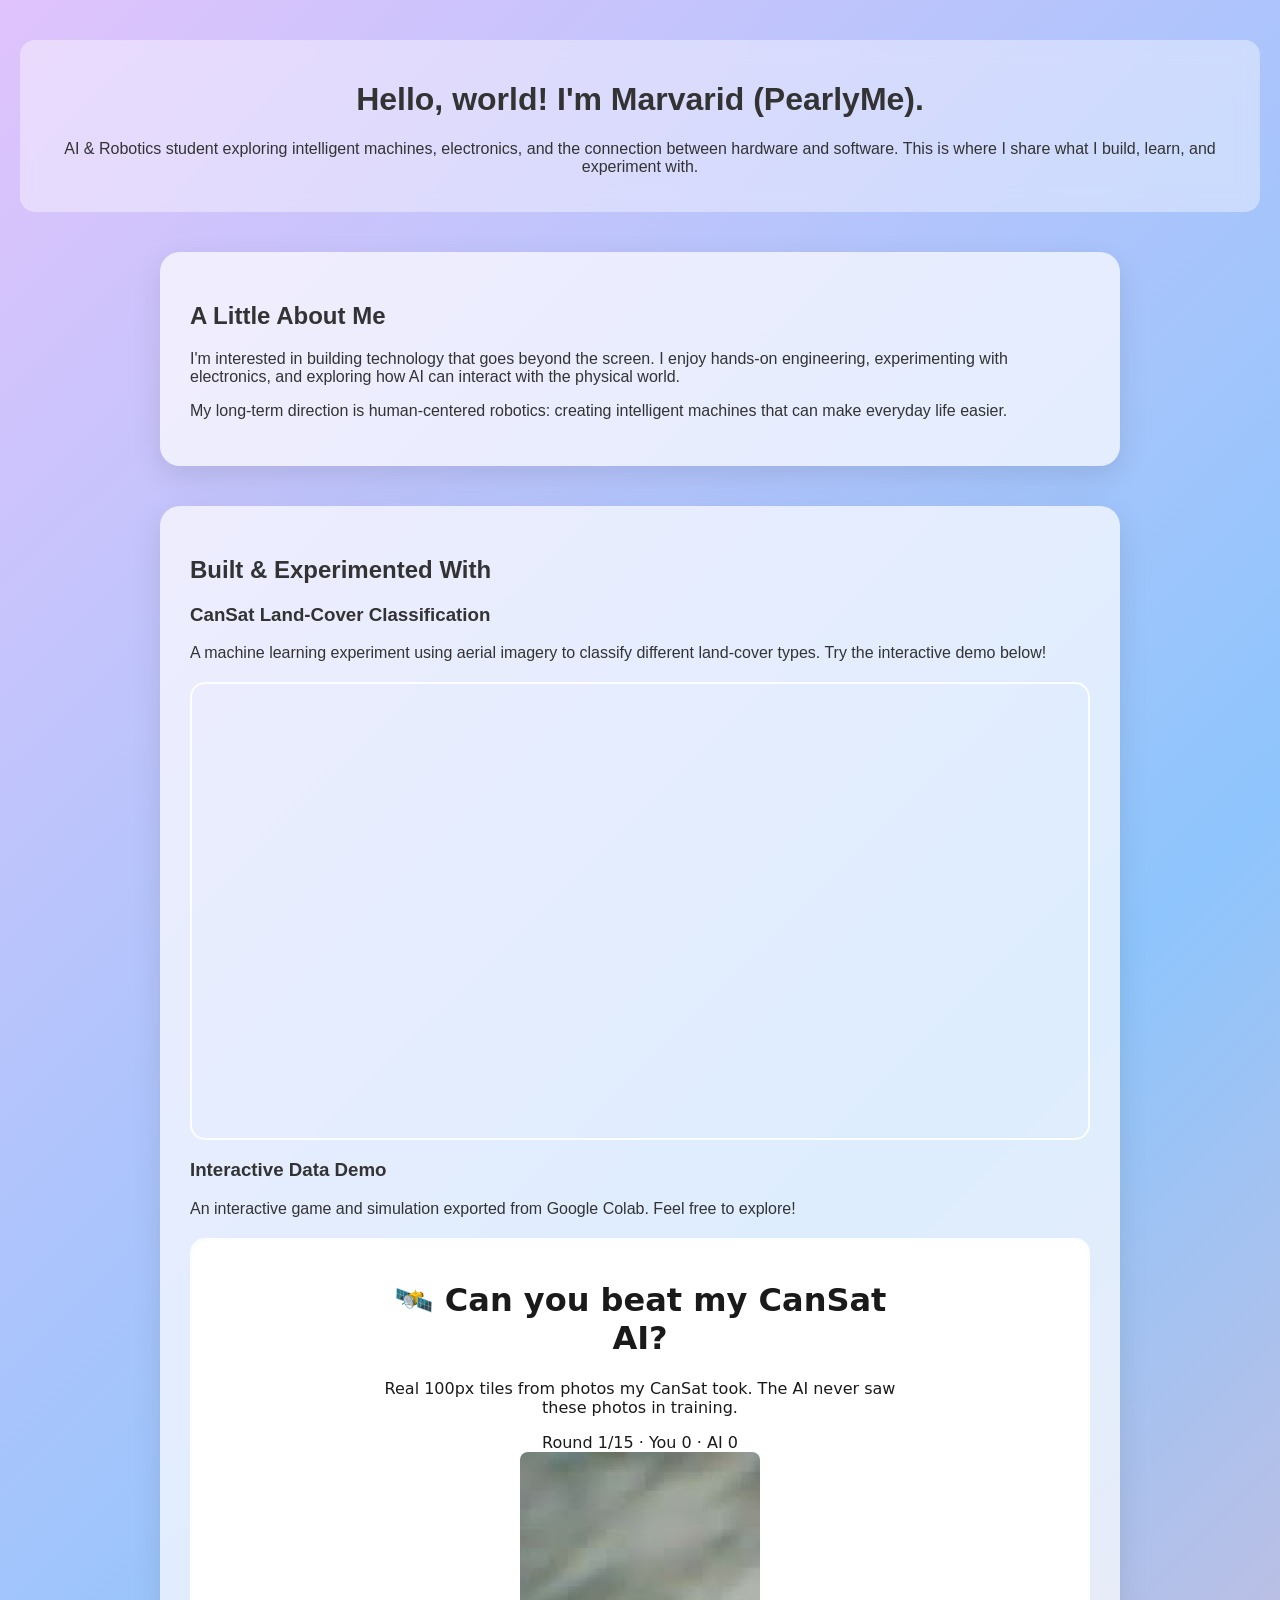
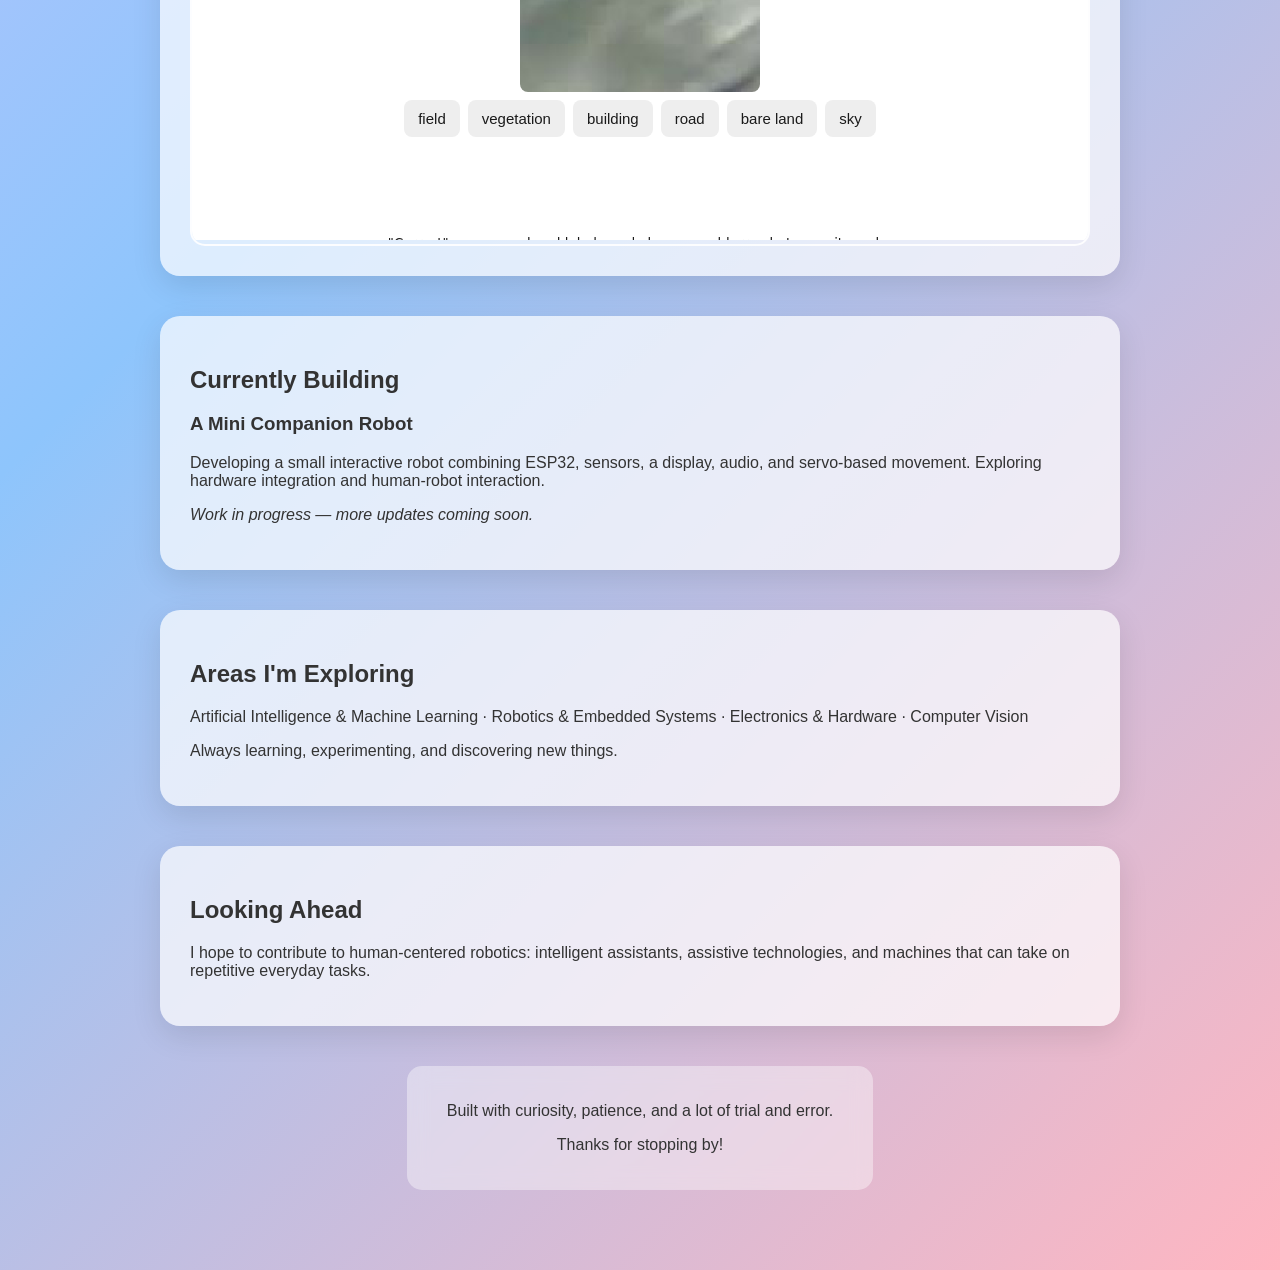
==== index.html @ 4a34562a "Update index.html" ====
<!DOCTYPE html>
<html>
<head>
  <title>Marvarid | AI & Robotics</title>
  <link rel="stylesheet" href="style.css">
</head>
<body>

  <!-- INTRODUCTION -->
  <div class="header">
    <h1>Hello, world! I'm Marvarid (PearlyMe).</h1>
    <p>
      AI & Robotics student exploring intelligent machines,
      electronics, and the connection between hardware and software.
      This is where I share what I build, learn, and experiment with.
    </p>
  </div>


  <!-- ABOUT -->
  <div class="project-container">
    <h2>A Little About Me</h2>
    <p>
      I'm interested in building technology that goes beyond the screen.
      I enjoy hands-on engineering, experimenting with electronics,
      and exploring how AI can interact with the physical world.
    </p>
    <p>
      My long-term direction is human-centered robotics:
      creating intelligent machines that can make everyday life easier.
    </p>
  </div>


  <!-- BUILT PROJECTS -->
  <div class="project-container">
    <h2>Built & Experimented With</h2>

    <h3>CanSat Land-Cover Classification</h3>
    <p>
      A machine learning experiment using aerial imagery to classify
      different land-cover types. Try the interactive demo below!
    </p>

    <div class="iframe-wrapper">
      <iframe
        src="https://aithusam-cansat-landcover.hf.space"
        frameborder="0"
        width="100%"
        height="450"
      ></iframe>
    </div>

    <h3>Interactive Data Demo</h3>
    <p>
      An interactive game and simulation exported from Google Colab.
      Feel free to explore!
    </p>

    <div class="iframe-wrapper">
      <iframe
        src="game.html"
        frameborder="0"
        width="100%"
        height="600"
      ></iframe>
    </div>
  </div>


  <!-- IN PROGRESS -->
  <div class="project-container">
    <h2>Currently Building</h2>

    <h3>A Mini Companion Robot</h3>
    <p>
      Developing a small interactive robot combining ESP32,
      sensors, a display, audio, and servo-based movement.
      Exploring hardware integration and human-robot interaction.
    </p>
    <p><em>Work in progress — more updates coming soon.</em></p>
  </div>


  <!-- AREAS OF INTEREST -->
  <div class="project-container">
    <h2>Areas I'm Exploring</h2>
    <p>
      Artificial Intelligence & Machine Learning ·
      Robotics & Embedded Systems ·
      Electronics & Hardware ·
      Computer Vision
    </p>
    <p>
      Always learning, experimenting, and discovering new things.
    </p>
  </div>


  <!-- FUTURE DIRECTION -->
  <div class="project-container">
    <h2>Looking Ahead</h2>
    <p>
      I hope to contribute to human-centered robotics:
      intelligent assistants, assistive technologies, and
      machines that can take on repetitive everyday tasks.
    </p>
  </div>


  <!-- FOOTER -->
  <div class="header">
    <p>
      Built with curiosity, patience, and a lot of trial and error.
    </p>
    <p>Thanks for stopping by!</p>
  </div>

</body>
</html>
---- style.css ----
body {
  background: linear-gradient(135deg, #e0c3fc 0%, #8ec5fc 50%, #ffb6c1 100%);
  color: #333;
  font-family: sans-serif;
  min-height: 100vh;
  margin: 0;
  padding: 40px 20px;
  display: flex;
  flex-direction: column;
  align-items: center;
}

/* Frosted glass header */
.header {
  text-align: center;
  margin-bottom: 40px;
  background: rgba(255, 255, 255, 0.4);
  padding: 20px 40px;
  border-radius: 15px;
  backdrop-filter: blur(10px);
}

/* Floating project cards */
.project-container {
  background: rgba(255, 255, 255, 0.7);
  border-radius: 20px;
  padding: 30px;
  margin-bottom: 40px;
  width: 100%;
  max-width: 900px;
  box-shadow: 0 10px 30px rgba(0, 0, 0, 0.1);
  transition: transform 0.3s ease;
}

.project-container:hover {
  transform: translateY(-5px);
}

/* Rounds the corners of your iframes */
.iframe-wrapper {
  border-radius: 15px;
  overflow: hidden;
  margin-top: 20px;
  border: 2px solid rgba(255, 255, 255, 0.9);
}
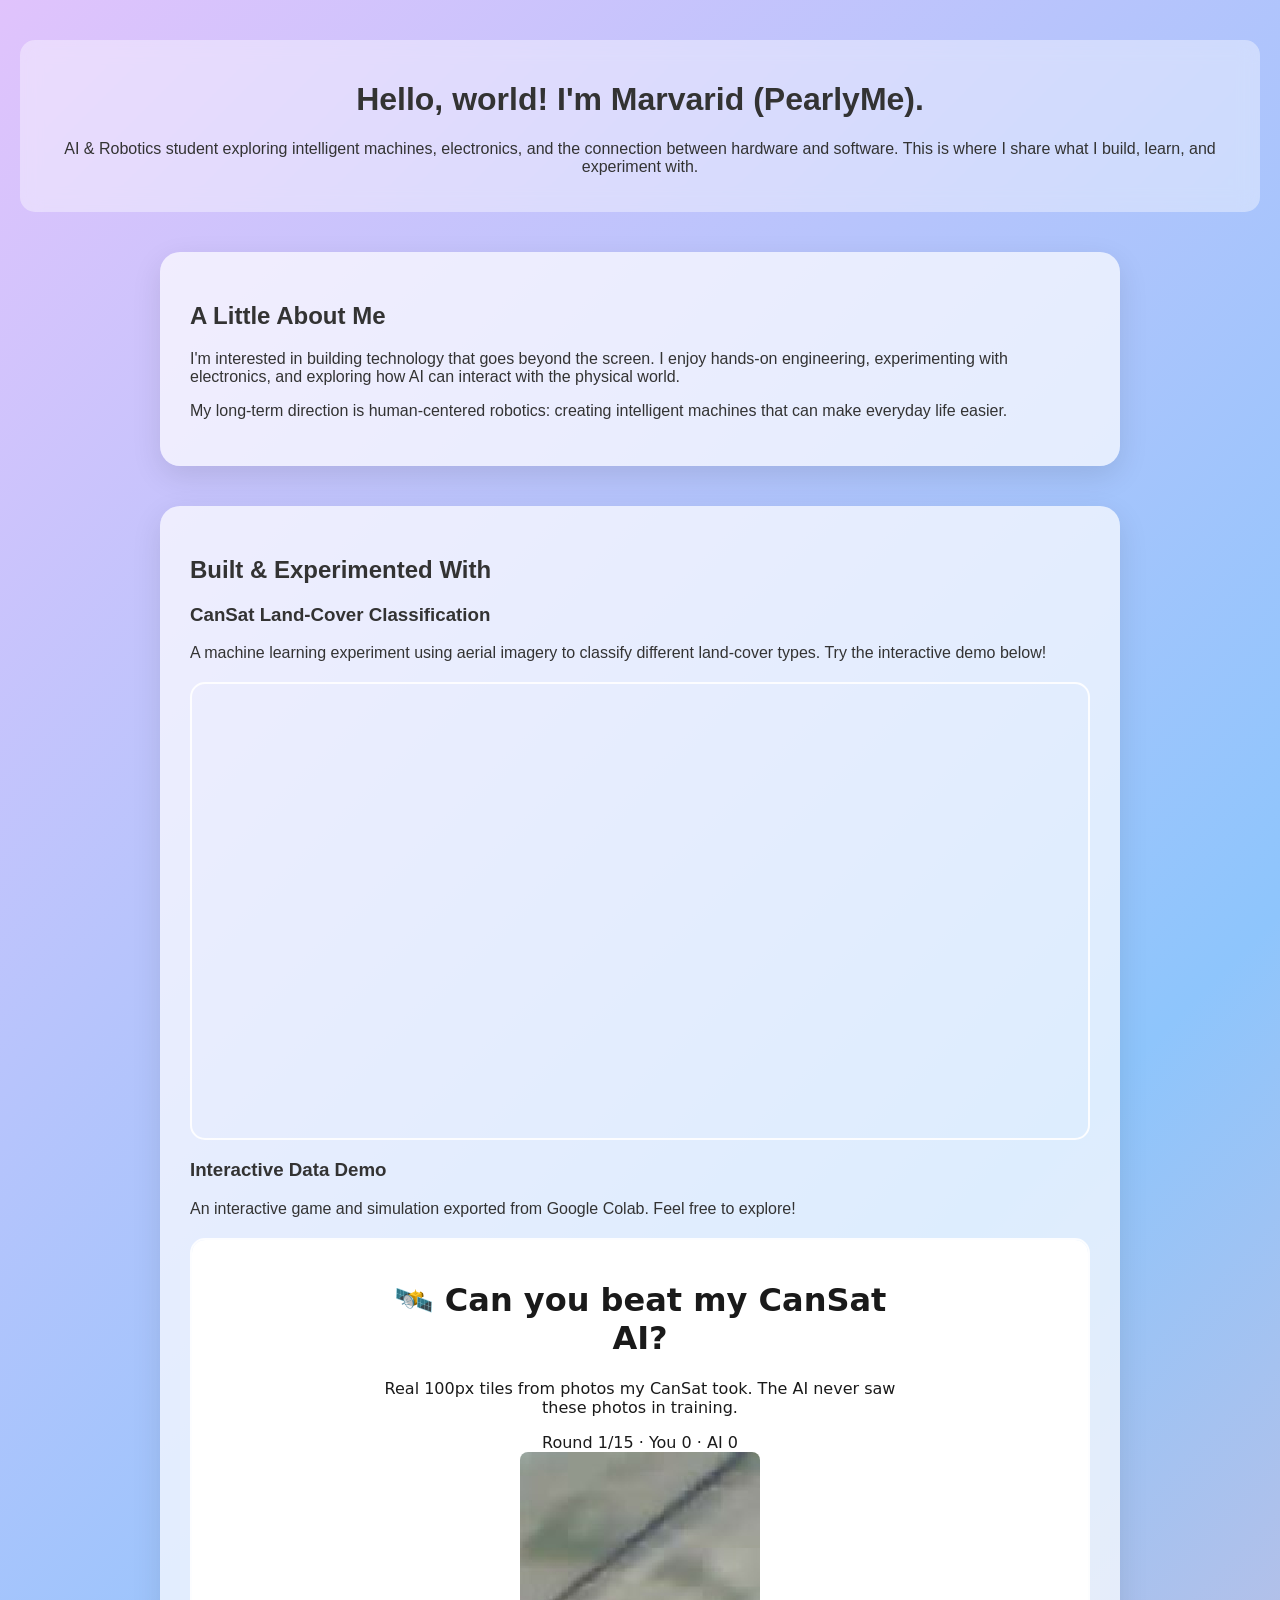
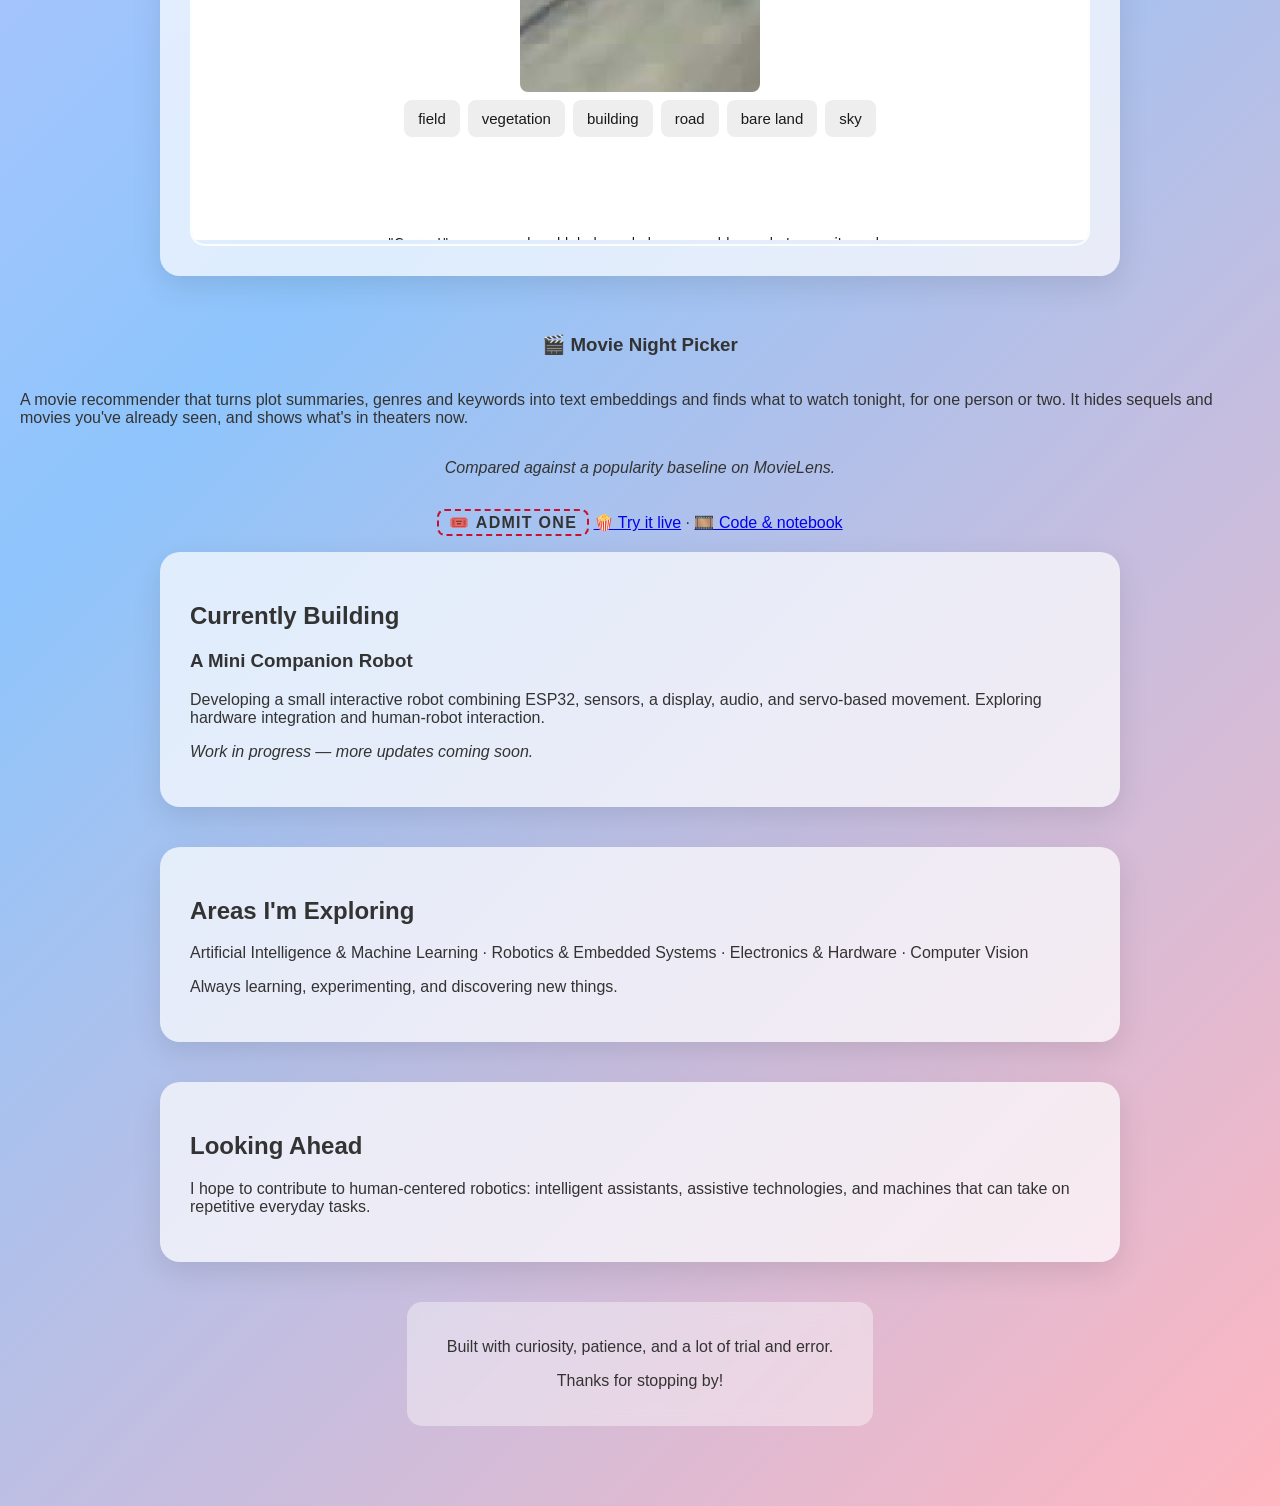
==== commit 448719aa: "Update index.html" ====
--- a/index.html
+++ b/index.html
@@ -66,7 +66,16 @@
       ></iframe>
     </div>
   </div>
-
+    <h3>🎬 Movie Night Picker</h3>
+<p>A movie recommender that turns plot summaries, genres and keywords into text embeddings
+and finds what to watch tonight, for one person or two. It hides sequels and movies you've
+already seen, and shows what's in theaters now.</p>
+<p><em>Compared against a popularity baseline on MovieLens.</em></p>
+<p>
+  <span style="display:inline-block;border:2px dashed #c8102e;border-radius:8px;padding:2px 10px;font-weight:600;letter-spacing:.08em">🎟️ ADMIT ONE</span>
+  <a href="https://pearlm-457.github.io/Deep_Learning_Projects/movie_night_site/">🍿 Try it live</a> ·
+  <a href="https://github.com/PearlM-457/Deep_Learning_Projects/tree/main/movie_night_site">🎞️ Code &amp; notebook</a>
+</p>
 
   <!-- IN PROGRESS -->
   <div class="project-container">
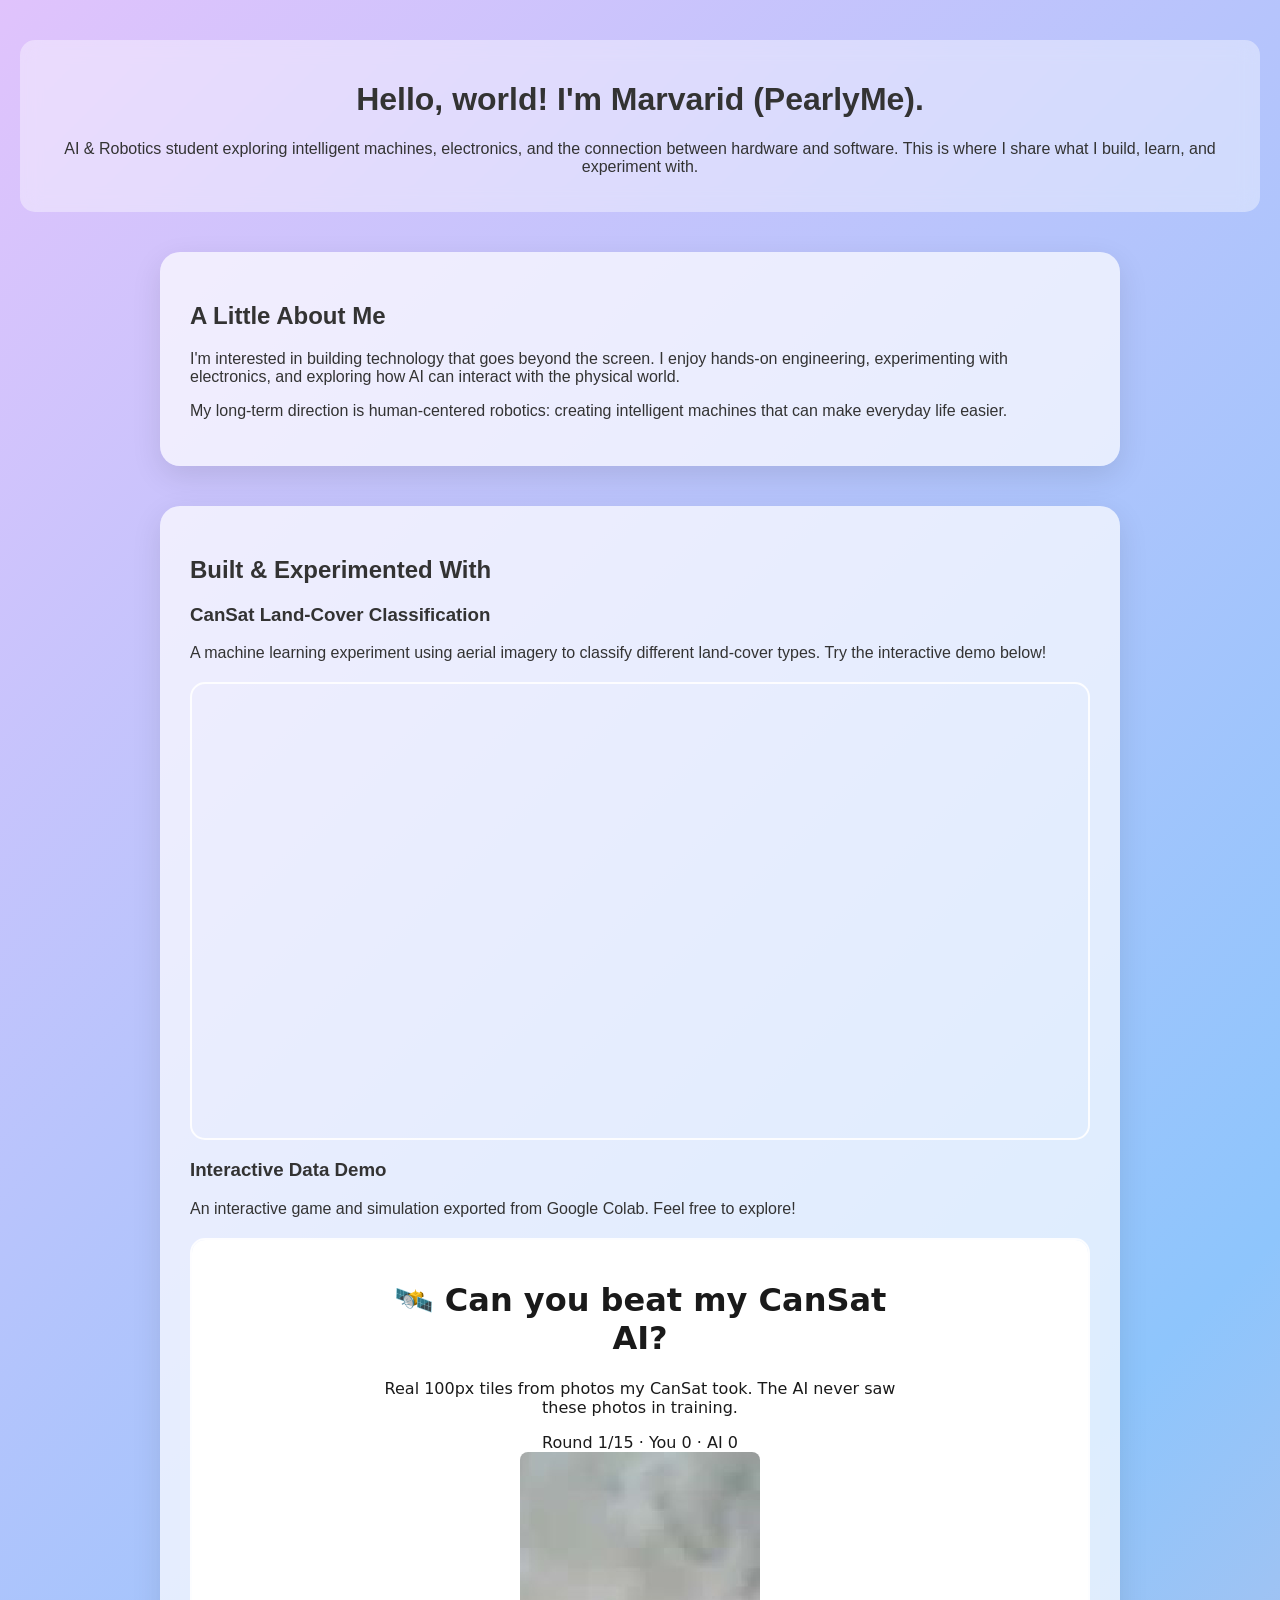
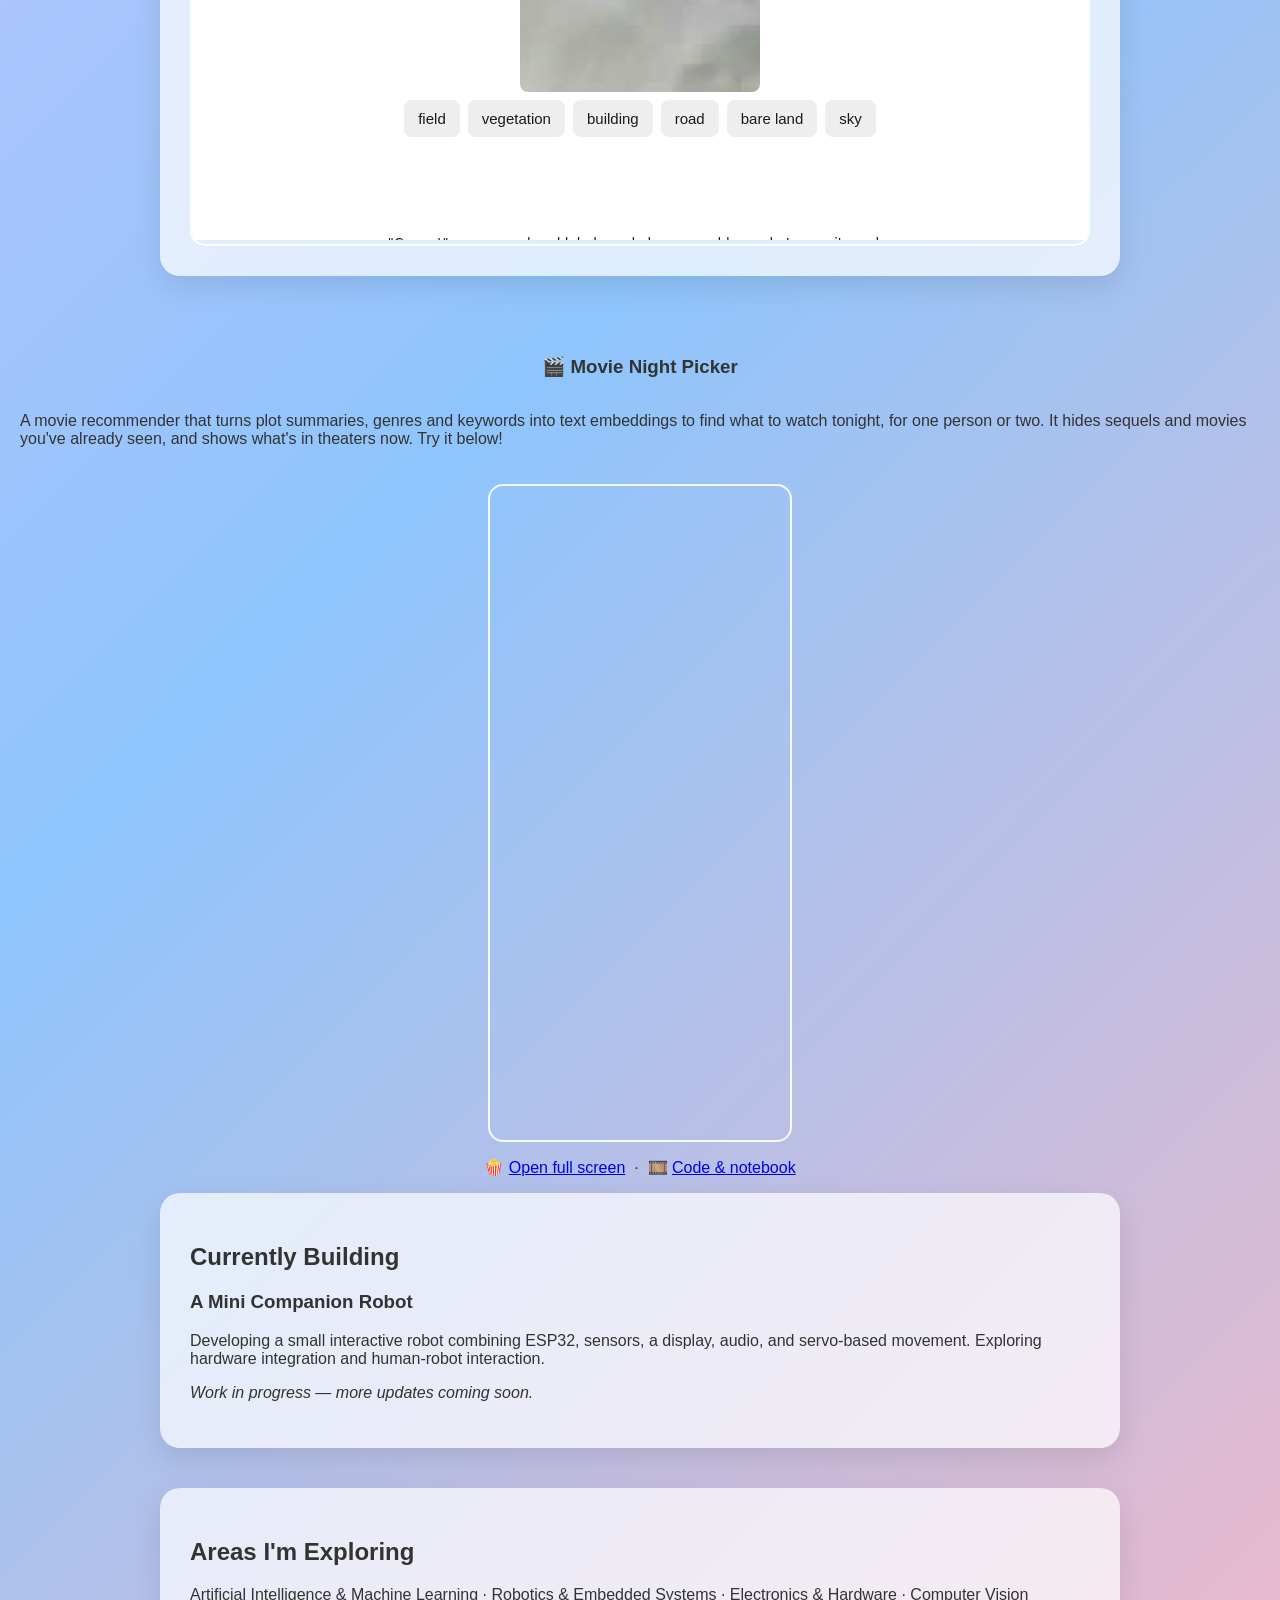
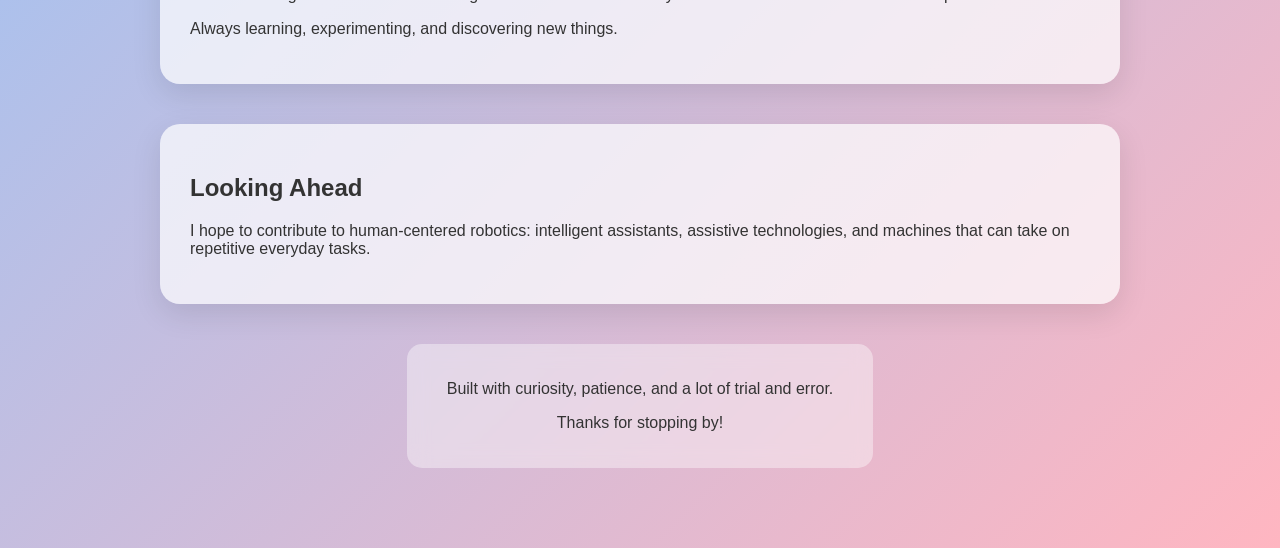
==== commit a03b7a5b: "Update index.html" ====
--- a/index.html
+++ b/index.html
@@ -66,15 +66,29 @@
       ></iframe>
     </div>
   </div>
-    <h3>🎬 Movie Night Picker</h3>
-<p>A movie recommender that turns plot summaries, genres and keywords into text embeddings
-and finds what to watch tonight, for one person or two. It hides sequels and movies you've
-already seen, and shows what's in theaters now.</p>
-<p><em>Compared against a popularity baseline on MovieLens.</em></p>
+    <h3 style="margin-top:40px">🎬 Movie Night Picker</h3>
 <p>
-  <span style="display:inline-block;border:2px dashed #c8102e;border-radius:8px;padding:2px 10px;font-weight:600;letter-spacing:.08em">🎟️ ADMIT ONE</span>
-  <a href="https://pearlm-457.github.io/Deep_Learning_Projects/movie_night_site/">🍿 Try it live</a> ·
-  <a href="https://github.com/PearlM-457/Deep_Learning_Projects/tree/main/movie_night_site">🎞️ Code &amp; notebook</a>
+  A movie recommender that turns plot summaries, genres and keywords into
+  text embeddings to find what to watch tonight, for one person or two.
+  It hides sequels and movies you've already seen, and shows what's in
+  theaters now. Try it below!
+</p>
+
+<div class="iframe-wrapper">
+  <iframe
+    src="https://pearlm-457.github.io/Deep_Learning_Projects/movie_night_site/"
+    frameborder="0"
+    width="100%"
+    height="650"
+    loading="lazy"
+    title="Movie Night Picker"
+  ></iframe>
+</div>
+
+<p>
+  🍿 <a href="https://pearlm-457.github.io/Deep_Learning_Projects/movie_night_site/" target="_blank" rel="noopener">Open full screen</a>
+  &nbsp;·&nbsp;
+  🎞️ <a href="https://github.com/PearlM-457/Deep_Learning_Projects/tree/main/movie_night_site">Code &amp; notebook</a>
 </p>
 
   <!-- IN PROGRESS -->
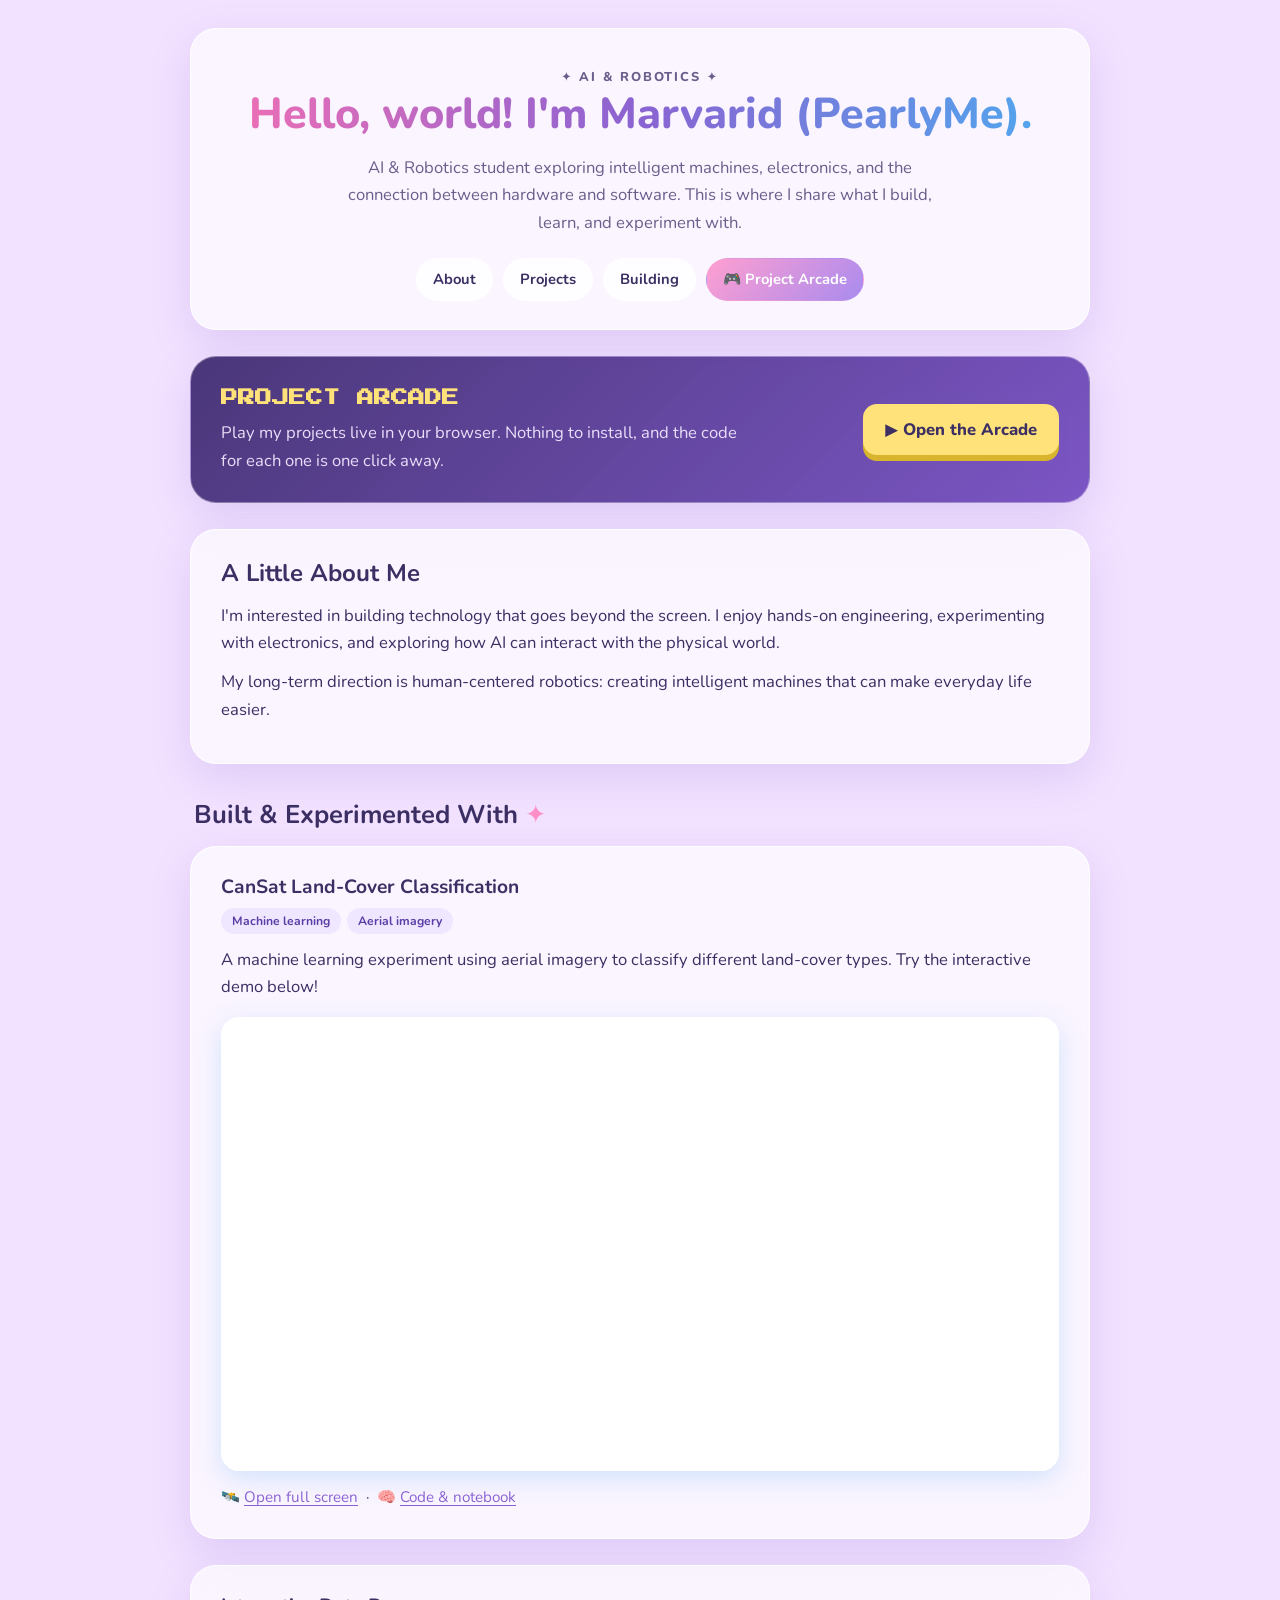
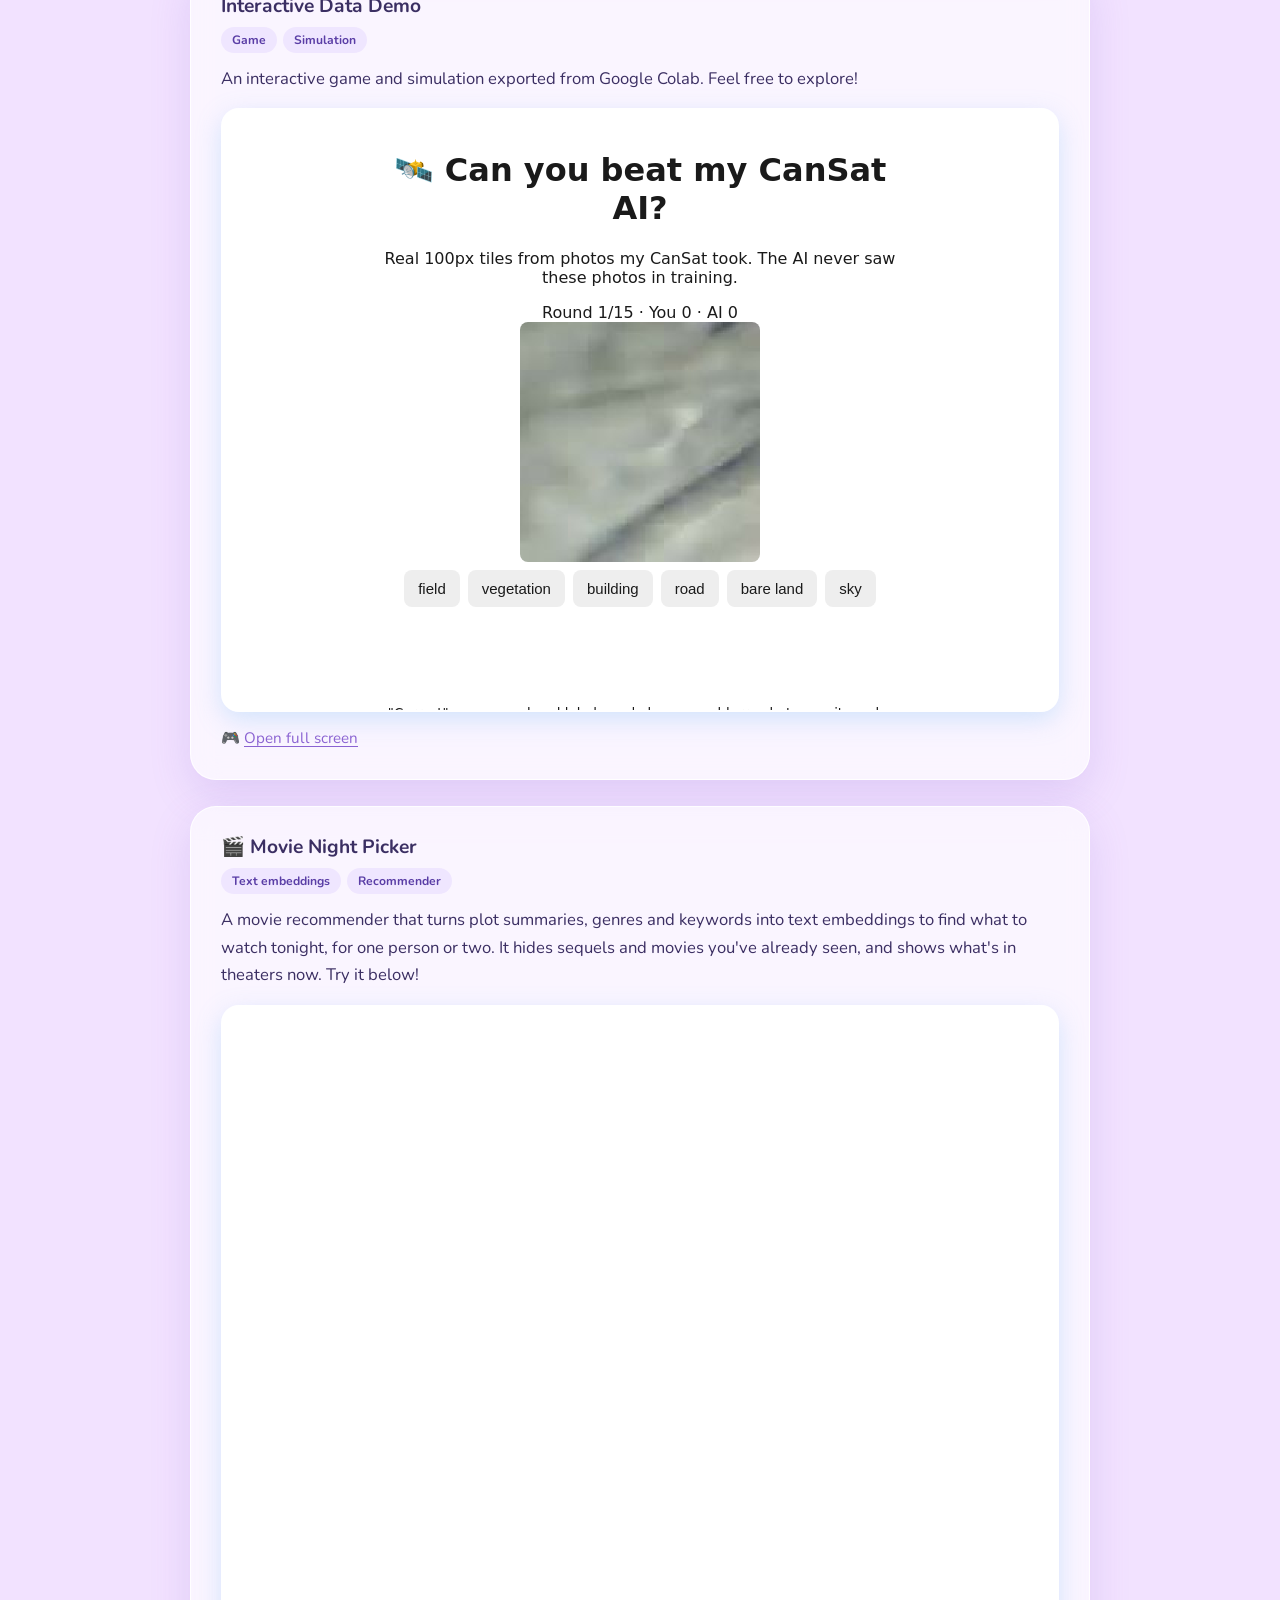
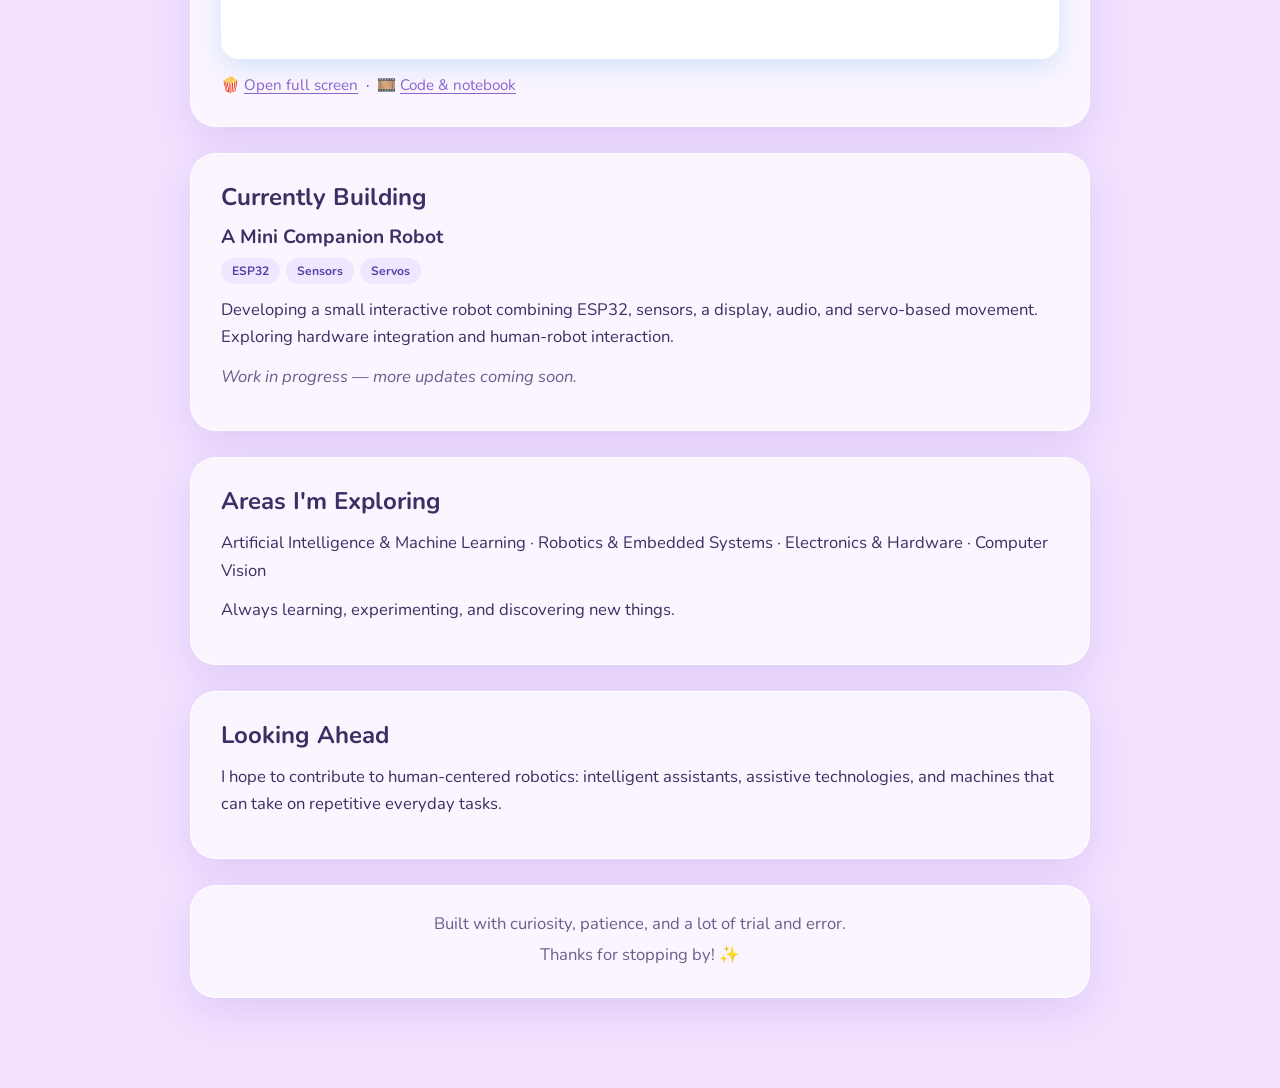
==== commit 1f4bc2e5: "Add files via upload" ====
--- a/index.html
+++ b/index.html
@@ -1,24 +1,50 @@
 <!DOCTYPE html>
-<html>
+<html lang="en">
 <head>
+  <meta charset="utf-8">
+  <meta name="viewport" content="width=device-width, initial-scale=1">
   <title>Marvarid | AI & Robotics</title>
+  <meta name="description" content="AI & Robotics student exploring intelligent machines, electronics, and the connection between hardware and software.">
+  <link rel="preconnect" href="https://fonts.googleapis.com">
+  <link rel="preconnect" href="https://fonts.gstatic.com" crossorigin>
+  <link href="https://fonts.googleapis.com/css2?family=Nunito:wght@400;600;700;800&family=Press+Start+2P&display=swap" rel="stylesheet">
+  <link rel="stylesheet" href="sky.css">
   <link rel="stylesheet" href="style.css">
+  <script src="sky.js" defer></script>
 </head>
 <body>
+<div class="page">
 
   <!-- INTRODUCTION -->
-  <div class="header">
+  <header class="hero card">
+    <p class="kicker">✦ AI &amp; Robotics ✦</p>
     <h1>Hello, world! I'm Marvarid (PearlyMe).</h1>
     <p>
-      AI & Robotics student exploring intelligent machines,
+      AI &amp; Robotics student exploring intelligent machines,
       electronics, and the connection between hardware and software.
       This is where I share what I build, learn, and experiment with.
     </p>
-  </div>
+    <nav class="pills" aria-label="Sections">
+      <a href="#about">About</a>
+      <a href="#projects">Projects</a>
+      <a href="#building">Building</a>
+      <a class="hot" href="arcade.html">🎮 Project Arcade</a>
+    </nav>
+  </header>
+
+
+  <!-- ARCADE -->
+  <section class="card arcade-banner" aria-labelledby="arcade-title">
+    <div>
+      <h2 id="arcade-title">PROJECT ARCADE</h2>
+      <p>Play my projects live in your browser. Nothing to install, and the code for each one is one click away.</p>
+    </div>
+    <a class="btn" href="arcade.html">▶ Open the Arcade</a>
+  </section>
 
 
   <!-- ABOUT -->
-  <div class="project-container">
+  <section class="card" id="about">
     <h2>A Little About Me</h2>
     <p>
       I'm interested in building technology that goes beyond the screen.
@@ -29,115 +55,127 @@
       My long-term direction is human-centered robotics:
       creating intelligent machines that can make everyday life easier.
     </p>
-  </div>
+  </section>
 
 
   <!-- BUILT PROJECTS -->
-  <div class="project-container">
-    <h2>Built & Experimented With</h2>
+  <section id="projects">
+    <h2 class="section-title">Built &amp; Experimented With</h2>
 
-    <h3>CanSat Land-Cover Classification</h3>
-    <p>
-      A machine learning experiment using aerial imagery to classify
-      different land-cover types. Try the interactive demo below!
-    </p>
+    <article class="card project">
+      <h3>CanSat Land-Cover Classification</h3>
+      <ul class="tags"><li>Machine learning</li><li>Aerial imagery</li></ul>
+      <p>
+        A machine learning experiment using aerial imagery to classify
+        different land-cover types. Try the interactive demo below!
+      </p>
+      <div class="frame">
+        <iframe
+          src="https://aithusam-cansat-landcover.hf.space"
+          title="CanSat Land-Cover Classification demo"
+          loading="lazy"
+          height="450"
+        ></iframe>
+      </div>
+      <p class="links">
+        🛰️ <a href="https://aithusam-cansat-landcover.hf.space" target="_blank" rel="noopener">Open full screen</a>
+        &nbsp;·&nbsp;
+        🧠 <a href="https://github.com/PearlM-457/Deep_Learning_Projects/tree/main/cansat-landcover" target="_blank" rel="noopener">Code &amp; notebook</a>
+      </p>
+    </article>
 
-    <div class="iframe-wrapper">
-      <iframe
-        src="https://aithusam-cansat-landcover.hf.space"
-        frameborder="0"
-        width="100%"
-        height="450"
-      ></iframe>
-    </div>
+    <article class="card project">
+      <h3>Interactive Data Demo</h3>
+      <ul class="tags"><li>Game</li><li>Simulation</li></ul>
+      <p>
+        An interactive game and simulation exported from Google Colab.
+        Feel free to explore!
+      </p>
+      <div class="frame">
+        <iframe
+          src="game.html"
+          title="Interactive data demo"
+          loading="lazy"
+          height="600"
+        ></iframe>
+      </div>
+      <p class="links">🎮 <a href="game.html" target="_blank" rel="noopener">Open full screen</a></p>
+    </article>
 
-    <h3>Interactive Data Demo</h3>
-    <p>
-      An interactive game and simulation exported from Google Colab.
-      Feel free to explore!
-    </p>
+    <article class="card project">
+      <h3>🎬 Movie Night Picker</h3>
+      <ul class="tags"><li>Text embeddings</li><li>Recommender</li></ul>
+      <p>
+        A movie recommender that turns plot summaries, genres and keywords into
+        text embeddings to find what to watch tonight, for one person or two.
+        It hides sequels and movies you've already seen, and shows what's in
+        theaters now. Try it below!
+      </p>
+      <div class="frame">
+        <iframe
+          src="https://pearlm-457.github.io/Deep_Learning_Projects/movie_night_site/"
+          title="Movie Night Picker"
+          loading="lazy"
+          height="650"
+        ></iframe>
+      </div>
+      <p class="links">
+        🍿 <a href="https://pearlm-457.github.io/Deep_Learning_Projects/movie_night_site/" target="_blank" rel="noopener">Open full screen</a>
+        &nbsp;·&nbsp;
+        🎞️ <a href="https://github.com/PearlM-457/Deep_Learning_Projects/tree/main/movie_night_site" target="_blank" rel="noopener">Code &amp; notebook</a>
+      </p>
+    </article>
+  </section>
 
-    <div class="iframe-wrapper">
-      <iframe
-        src="game.html"
-        frameborder="0"
-        width="100%"
-        height="600"
-      ></iframe>
-    </div>
-  </div>
-    <h3 style="margin-top:40px">🎬 Movie Night Picker</h3>
-<p>
-  A movie recommender that turns plot summaries, genres and keywords into
-  text embeddings to find what to watch tonight, for one person or two.
-  It hides sequels and movies you've already seen, and shows what's in
-  theaters now. Try it below!
-</p>
-
-<div class="iframe-wrapper">
-  <iframe
-    src="https://pearlm-457.github.io/Deep_Learning_Projects/movie_night_site/"
-    frameborder="0"
-    width="100%"
-    height="650"
-    loading="lazy"
-    title="Movie Night Picker"
-  ></iframe>
-</div>
-
-<p>
-  🍿 <a href="https://pearlm-457.github.io/Deep_Learning_Projects/movie_night_site/" target="_blank" rel="noopener">Open full screen</a>
-  &nbsp;·&nbsp;
-  🎞️ <a href="https://github.com/PearlM-457/Deep_Learning_Projects/tree/main/movie_night_site">Code &amp; notebook</a>
-</p>
 
   <!-- IN PROGRESS -->
-  <div class="project-container">
+  <section class="card" id="building">
     <h2>Currently Building</h2>
-
     <h3>A Mini Companion Robot</h3>
+    <ul class="tags"><li>ESP32</li><li>Sensors</li><li>Servos</li></ul>
     <p>
       Developing a small interactive robot combining ESP32,
       sensors, a display, audio, and servo-based movement.
       Exploring hardware integration and human-robot interaction.
     </p>
-    <p><em>Work in progress — more updates coming soon.</em></p>
-  </div>
+    <p class="soft">Work in progress — more updates coming soon.</p>
+  </section>
 
 
   <!-- AREAS OF INTEREST -->
-  <div class="project-container">
+  <section class="card">
     <h2>Areas I'm Exploring</h2>
     <p>
-      Artificial Intelligence & Machine Learning ·
-      Robotics & Embedded Systems ·
-      Electronics & Hardware ·
+      Artificial Intelligence &amp; Machine Learning ·
+      Robotics &amp; Embedded Systems ·
+      Electronics &amp; Hardware ·
       Computer Vision
     </p>
     <p>
       Always learning, experimenting, and discovering new things.
     </p>
-  </div>
+  </section>
 
 
   <!-- FUTURE DIRECTION -->
-  <div class="project-container">
+  <section class="card">
     <h2>Looking Ahead</h2>
     <p>
       I hope to contribute to human-centered robotics:
       intelligent assistants, assistive technologies, and
       machines that can take on repetitive everyday tasks.
     </p>
-  </div>
+  </section>
 
 
   <!-- FOOTER -->
-  <div class="header">
+  <footer class="hero card">
     <p>
       Built with curiosity, patience, and a lot of trial and error.
     </p>
-    <p>Thanks for stopping by!</p>
-  </div>
+    <p>Thanks for stopping by! ✨</p>
+  </footer>
 
+</div>
 </body>
 </html>
--- a/sky.css
+++ b/sky.css
@@ -0,0 +1,53 @@
+/* Fairytale sky: soft pink / lavender / sky-blue, twinkling stars, drifting glow.
+   Shared by index.html and arcade.html. Needs sky.js (it builds the stars). */
+.sky {
+  position: fixed; inset: 0; z-index: -1; overflow: hidden; pointer-events: none;
+  background: linear-gradient(165deg, #ffe3f2 0%, #f2e2ff 38%, #dcebff 72%, #cde8ff 100%);
+}
+.sky .blob {
+  position: absolute; border-radius: 50%; filter: blur(70px); opacity: .55;
+  animation: drift 28s ease-in-out infinite alternate;
+}
+.sky .b1 { width: 46vmax; height: 46vmax; left: -12vmax; top: -10vmax; background: #ffb8dc; }
+.sky .b2 { width: 42vmax; height: 42vmax; right: -14vmax; top: 18vh; background: #cfa8ff; animation-duration: 34s; }
+.sky .b3 { width: 50vmax; height: 50vmax; left: 10vw; bottom: -24vmax; background: #9fd3ff; animation-duration: 40s; }
+@keyframes drift { to { transform: translate(4vmax, 3vmax) scale(1.08); } }
+
+.sky .star {
+  position: absolute; border-radius: 50%; background: #fff;
+  box-shadow: 0 0 6px 1px rgba(255, 255, 255, .9);
+  animation: twinkle var(--d, 4s) ease-in-out var(--delay, 0s) infinite;
+}
+.sky .spark {
+  position: absolute; width: var(--s, 14px); height: var(--s, 14px);
+  background: url("data:image/svg+xml,%3Csvg xmlns='http://www.w3.org/2000/svg' viewBox='0 0 24 24'%3E%3Cpath fill='white' d='M12 0c.8 6.2 5.8 11.2 12 12-6.2.8-11.2 5.8-12 12-.8-6.2-5.8-11.2-12-12C6.2 11.2 11.2 6.2 12 0z'/%3E%3C/svg%3E") center / contain no-repeat;
+  filter: drop-shadow(0 0 4px rgba(255, 255, 255, .95)) drop-shadow(0 0 8px var(--glow, rgba(255, 150, 210, .7)));
+  animation: twinkle var(--d, 5s) ease-in-out var(--delay, 0s) infinite;
+}
+@keyframes twinkle { 0%, 100% { opacity: .25; transform: scale(.75); } 50% { opacity: 1; transform: scale(1.15); } }
+
+.sky .shoot {
+  position: absolute; top: 12%; left: -160px; width: 130px; height: 2px; border-radius: 2px; opacity: 0;
+  background: linear-gradient(90deg, rgba(255, 255, 255, 0), #fff);
+  box-shadow: 0 0 8px 1px rgba(255, 255, 255, .8);
+  animation: shoot 16s linear 3s infinite;
+}
+@keyframes shoot {
+  0% { transform: translate(0, 0) rotate(24deg); opacity: 0; }
+  2% { opacity: 1; }
+  9% { transform: translate(75vw, 34vh) rotate(24deg); opacity: 0; }
+  100% { transform: translate(75vw, 34vh) rotate(24deg); opacity: 0; }
+}
+
+/* sparkle dust that follows a mouse pointer */
+.dust {
+  position: fixed; z-index: 9; width: 9px; height: 9px; pointer-events: none; margin: -4px 0 0 -4px;
+  background: var(--h, #ff9fd0); border-radius: 50%; box-shadow: 0 0 8px 2px var(--h, #ff9fd0);
+  animation: dust .8s ease-out forwards;
+}
+@keyframes dust { to { opacity: 0; transform: translateY(16px) scale(.2); } }
+
+@media (prefers-reduced-motion: reduce) {
+  .sky *, .dust { animation: none !important; }
+  .sky .star, .sky .spark { opacity: .8; }
+}
--- a/style.css
+++ b/style.css
@@ -1,45 +1,98 @@
+/* Marvarid | AI & Robotics: pastel fairytale theme (works with sky.css + sky.js) */
+:root {
+  --ink: #3b2f63;
+  --muted: #6a5f8c;
+  --pink: #ff8fc7;
+  --purple: #8a63d2;
+  --sky: #6cb8f5;
+  --card: rgba(255, 255, 255, .64);
+  --card-edge: rgba(255, 255, 255, .85);
+  --shadow: 0 14px 40px rgba(138, 99, 210, .18);
+  --px: "Press Start 2P", ui-monospace, "Courier New", monospace;
+}
+* { box-sizing: border-box; }
+html { scroll-behavior: smooth; }
 body {
-  background: linear-gradient(135deg, #e0c3fc 0%, #8ec5fc 50%, #ffb6c1 100%);
-  color: #333;
-  font-family: sans-serif;
-  min-height: 100vh;
-  margin: 0;
-  padding: 40px 20px;
-  display: flex;
-  flex-direction: column;
-  align-items: center;
+  margin: 0; min-height: 100vh; padding: 28px 16px 64px;
+  color: var(--ink); background: #f2e2ff;
+  font-family: "Nunito", system-ui, -apple-system, "Segoe UI", sans-serif;
+  font-size: 1.04rem; line-height: 1.65;
+  display: flex; flex-direction: column; align-items: center;
 }
+.page { width: 100%; max-width: 900px; }
+a { color: var(--purple); text-underline-offset: 3px; }
+a:hover { color: #d0489a; }
+:focus-visible { outline: 3px solid var(--pink); outline-offset: 3px; border-radius: 6px; }
 
-/* Frosted glass header */
-.header {
-  text-align: center;
-  margin-bottom: 40px;
-  background: rgba(255, 255, 255, 0.4);
-  padding: 20px 40px;
-  border-radius: 15px;
-  backdrop-filter: blur(10px);
+/* ---------- glass cards ---------- */
+.card {
+  background: var(--card); border: 1px solid var(--card-edge); border-radius: 26px;
+  padding: 28px 30px; margin-bottom: 26px; box-shadow: var(--shadow);
+  backdrop-filter: blur(14px); -webkit-backdrop-filter: blur(14px);
+  transition: transform .3s ease, box-shadow .3s ease;
 }
+.card:hover { transform: translateY(-4px); box-shadow: 0 20px 48px rgba(138, 99, 210, .26); }
 
-/* Floating project cards */
-.project-container {
-  background: rgba(255, 255, 255, 0.7);
-  border-radius: 20px;
-  padding: 30px;
-  margin-bottom: 40px;
-  width: 100%;
-  max-width: 900px;
-  box-shadow: 0 10px 30px rgba(0, 0, 0, 0.1);
-  transition: transform 0.3s ease;
+/* ---------- hero ---------- */
+.hero { text-align: center; padding: 38px 30px 28px; }
+.kicker { margin: 0 0 6px; font-weight: 800; letter-spacing: .14em; text-transform: uppercase; font-size: .8rem; color: var(--purple); }
+h1 {
+  margin: 0 0 14px; font-size: clamp(1.7rem, 5.4vw, 2.7rem); line-height: 1.2; font-weight: 800; color: var(--purple);
+  background: linear-gradient(90deg, #f06fb4, #8a63d2 50%, #4fa8ee); -webkit-background-clip: text; background-clip: text;
+  -webkit-text-fill-color: transparent;
 }
+.hero p { margin: 0 auto; max-width: 620px; color: var(--muted); }
+.pills { display: flex; flex-wrap: wrap; justify-content: center; gap: 10px; margin-top: 22px; }
+.pills a {
+  text-decoration: none; font-weight: 700; font-size: .92rem; color: var(--ink);
+  background: rgba(255, 255, 255, .75); border: 1px solid var(--card-edge); padding: 8px 16px; border-radius: 999px;
+  transition: transform .2s, background .2s;
+}
+.pills a:hover { transform: translateY(-2px); background: #fff; color: var(--purple); }
+.pills a.hot { background: linear-gradient(135deg, #ff9fd0, #a98bef); color: #fff; border-color: transparent; }
 
-.project-container:hover {
-  transform: translateY(-5px);
+/* ---------- headings ---------- */
+h2 { margin: 0 0 12px; font-size: 1.5rem; line-height: 1.3; color: var(--ink); }
+h3 { margin: 0 0 8px; font-size: 1.2rem; line-height: 1.3; }
+.section-title { margin: 34px 4px 14px; font-size: 1.6rem; }
+.section-title::after { content: " ✦"; color: var(--pink); }
+p { margin: 0 0 12px; }
+
+/* ---------- arcade banner ---------- */
+.arcade-banner {
+  display: flex; align-items: center; justify-content: space-between; gap: 18px; flex-wrap: wrap;
+  background: linear-gradient(135deg, rgba(60, 40, 110, .92), rgba(110, 70, 190, .9)); color: #fff; border-color: rgba(255, 255, 255, .35);
 }
+.arcade-banner h2 { font-family: var(--px); font-size: clamp(.8rem, 3vw, 1.05rem); color: #ffe27a; line-height: 1.6; margin-bottom: 8px; }
+.arcade-banner p { margin: 0; color: #e8defa; max-width: 520px; }
+.btn {
+  display: inline-block; text-decoration: none; font-weight: 800; color: #3b2f63; background: #ffe27a;
+  padding: 12px 22px; border-radius: 14px; box-shadow: 0 6px 0 #d9b52e; transition: transform .15s, box-shadow .15s;
+}
+.btn:hover { color: #3b2f63; transform: translateY(2px); box-shadow: 0 4px 0 #d9b52e; }
+.btn:active { transform: translateY(6px); box-shadow: 0 0 0 #d9b52e; }
 
-/* Rounds the corners of your iframes */
-.iframe-wrapper {
-  border-radius: 15px;
-  overflow: hidden;
-  margin-top: 20px;
-  border: 2px solid rgba(255, 255, 255, 0.9);
+/* ---------- projects ---------- */
+.tags { list-style: none; display: flex; flex-wrap: wrap; gap: 6px; padding: 0; margin: 0 0 12px; }
+.tags li { font-size: .76rem; font-weight: 700; padding: 3px 11px; border-radius: 999px; background: #efe6ff; color: #5a3ea6; }
+.frame {
+  margin-top: 16px; border-radius: 18px; overflow: hidden; background: #fff;
+  border: 2px solid rgba(255, 255, 255, .95); box-shadow: 0 8px 26px rgba(108, 184, 245, .28);
 }
+.frame iframe { display: block; width: 100%; border: 0; }
+.links { margin: 14px 0 0; font-size: .95rem; }
+.soft { color: var(--muted); font-style: italic; }
+
+footer.hero { margin-top: 10px; padding: 24px 30px; }
+footer.hero p { margin-bottom: 4px; }
+
+@media (max-width: 560px) {
+  body { padding: 18px 12px 48px; font-size: 1rem; }
+  .card, .hero { padding: 22px 18px; border-radius: 22px; }
+  .arcade-banner { flex-direction: column; align-items: flex-start; }
+  .frame iframe { height: 420px; }
+}
+@media (prefers-reduced-motion: reduce) {
+  html { scroll-behavior: auto; }
+  .card, .pills a, .btn { transition: none; }
+}
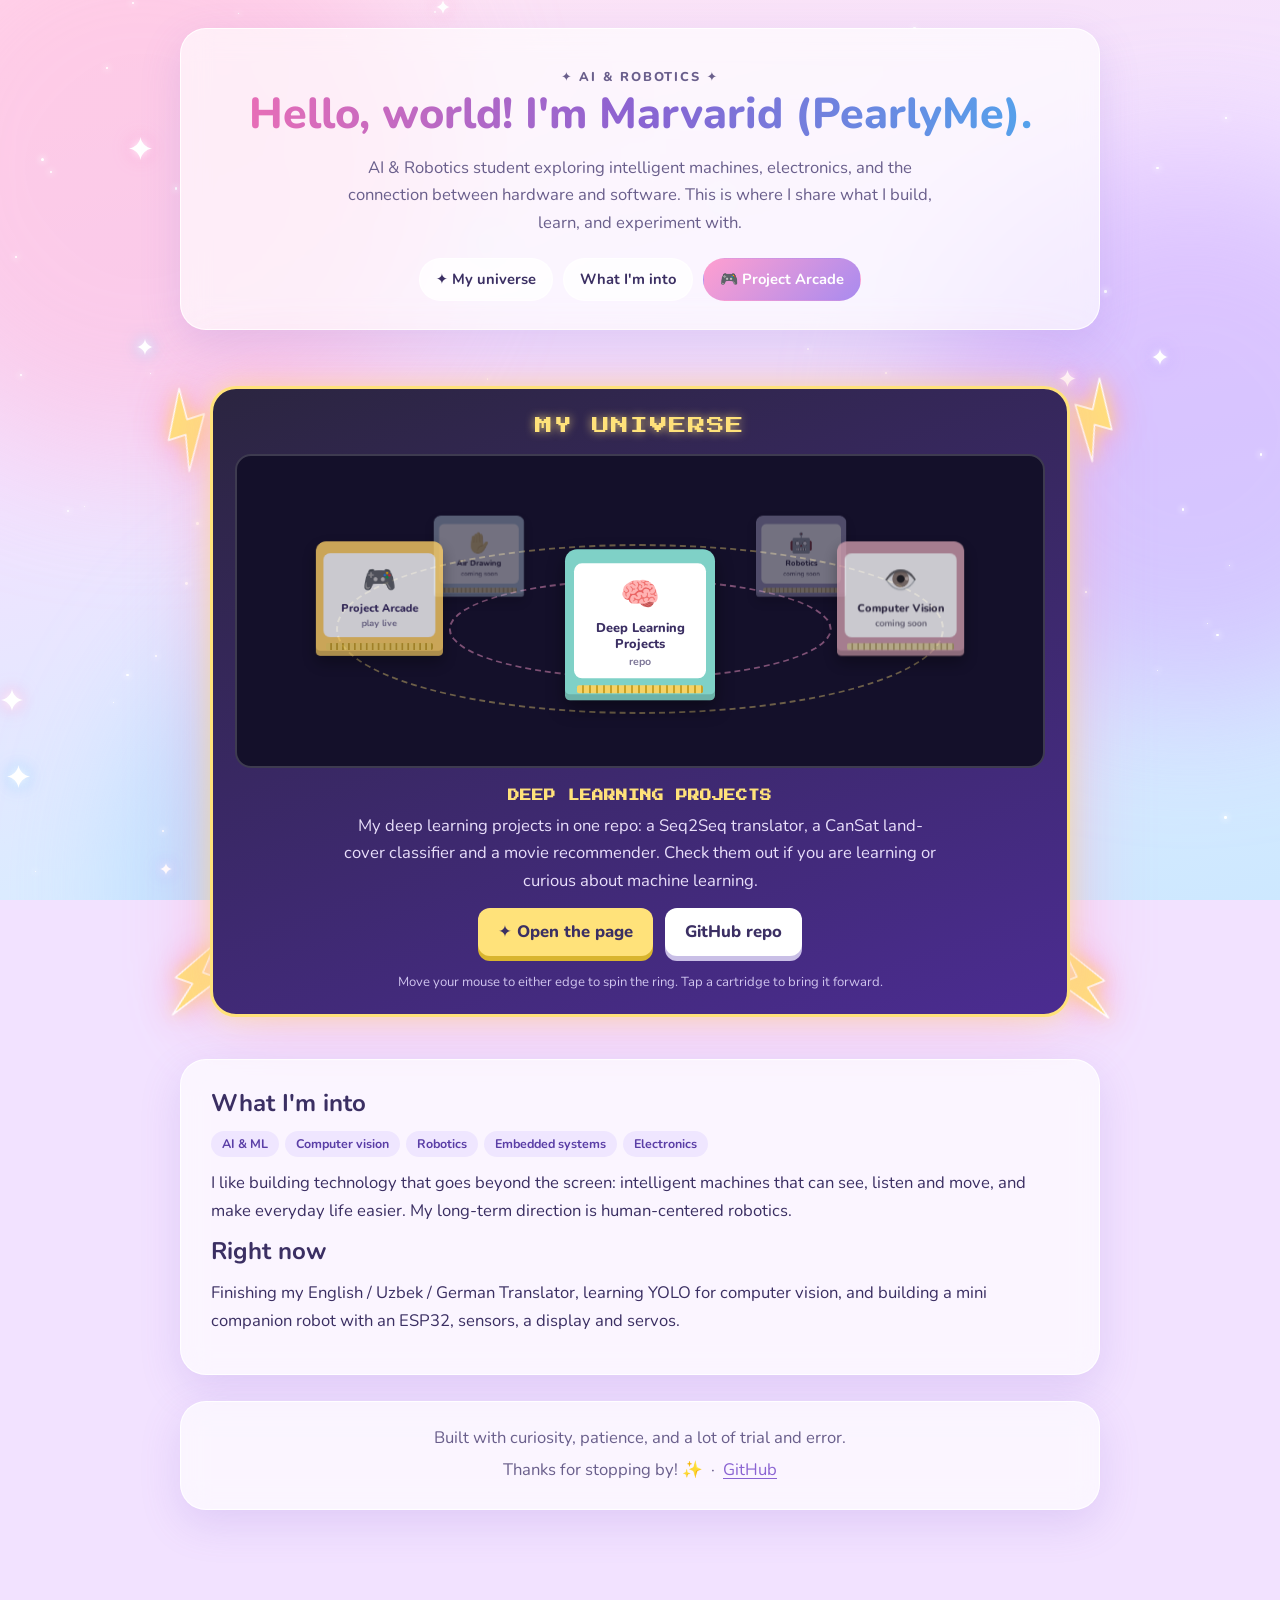
==== commit 82e3012c: "Add files via upload" ====
--- a/index.html
+++ b/index.html
@@ -1,181 +1,334 @@
 <!DOCTYPE html>
 <html lang="en">
 <head>
-  <meta charset="utf-8">
-  <meta name="viewport" content="width=device-width, initial-scale=1">
-  <title>Marvarid | AI & Robotics</title>
-  <meta name="description" content="AI & Robotics student exploring intelligent machines, electronics, and the connection between hardware and software.">
-  <link rel="preconnect" href="https://fonts.googleapis.com">
-  <link rel="preconnect" href="https://fonts.gstatic.com" crossorigin>
-  <link href="https://fonts.googleapis.com/css2?family=Nunito:wght@400;600;700;800&family=Press+Start+2P&display=swap" rel="stylesheet">
-  <link rel="stylesheet" href="sky.css">
-  <link rel="stylesheet" href="style.css">
-  <script src="sky.js" defer></script>
+<meta charset="utf-8">
+<meta name="viewport" content="width=device-width, initial-scale=1">
+<meta name="color-scheme" content="light">
+<title>Marvarid | AI & Robotics</title>
+<meta name="description" content="AI & Robotics student exploring intelligent machines, electronics, and the connection between hardware and software.">
+<link rel="preconnect" href="https://fonts.googleapis.com">
+<link rel="preconnect" href="https://fonts.gstatic.com" crossorigin>
+<link href="https://fonts.googleapis.com/css2?family=Nunito:wght@400;600;700;800&family=Press+Start+2P&display=swap" rel="stylesheet">
+<style>
+
+.sky {
+  position: fixed; inset: 0; z-index: -1; overflow: hidden; pointer-events: none;
+  background: linear-gradient(165deg, #ffe3f2 0%, #f2e2ff 38%, #dcebff 72%, #cde8ff 100%);
+}
+.sky .blob {
+  position: absolute; border-radius: 50%; filter: blur(70px); opacity: .55;
+  animation: drift 28s ease-in-out infinite alternate;
+}
+.sky .b1 { width: 46vmax; height: 46vmax; left: -12vmax; top: -10vmax; background: #ffb8dc; }
+.sky .b2 { width: 42vmax; height: 42vmax; right: -14vmax; top: 18vh; background: #cfa8ff; animation-duration: 34s; }
+.sky .b3 { width: 50vmax; height: 50vmax; left: 10vw; bottom: -24vmax; background: #9fd3ff; animation-duration: 40s; }
+@keyframes drift { to { transform: translate(4vmax, 3vmax) scale(1.08); } }
+
+.sky .star {
+  position: absolute; border-radius: 50%; background: #fff;
+  box-shadow: 0 0 6px 1px rgba(255, 255, 255, .9);
+  animation: twinkle var(--d, 4s) ease-in-out var(--delay, 0s) infinite;
+}
+.sky .spark {
+  position: absolute; width: var(--s, 14px); height: var(--s, 14px);
+  background: url("data:image/svg+xml,%3Csvg xmlns='http://www.w3.org/2000/svg' viewBox='0 0 24 24'%3E%3Cpath fill='white' d='M12 0c.8 6.2 5.8 11.2 12 12-6.2.8-11.2 5.8-12 12-.8-6.2-5.8-11.2-12-12C6.2 11.2 11.2 6.2 12 0z'/%3E%3C/svg%3E") center / contain no-repeat;
+  filter: drop-shadow(0 0 4px rgba(255, 255, 255, .95)) drop-shadow(0 0 8px var(--glow, rgba(255, 150, 210, .7)));
+  animation: twinkle var(--d, 5s) ease-in-out var(--delay, 0s) infinite;
+}
+@keyframes twinkle { 0%, 100% { opacity: .25; transform: scale(.75); } 50% { opacity: 1; transform: scale(1.15); } }
+
+.sky .shoot {
+  position: absolute; top: 12%; left: -160px; width: 130px; height: 2px; border-radius: 2px; opacity: 0;
+  background: linear-gradient(90deg, rgba(255, 255, 255, 0), #fff);
+  box-shadow: 0 0 8px 1px rgba(255, 255, 255, .8);
+  animation: shoot 16s linear 3s infinite;
+}
+@keyframes shoot {
+  0% { transform: translate(0, 0) rotate(24deg); opacity: 0; }
+  2% { opacity: 1; }
+  9% { transform: translate(75vw, 34vh) rotate(24deg); opacity: 0; }
+  100% { transform: translate(75vw, 34vh) rotate(24deg); opacity: 0; }
+}
+
+/* sparkle dust that follows a mouse pointer */
+.dust {
+  position: fixed; z-index: 9; width: 9px; height: 9px; pointer-events: none; margin: -4px 0 0 -4px;
+  background: var(--h, #ff9fd0); border-radius: 50%; box-shadow: 0 0 8px 2px var(--h, #ff9fd0);
+  animation: dust .8s ease-out forwards;
+}
+@keyframes dust { to { opacity: 0; transform: translateY(16px) scale(.2); } }
+
+@media (prefers-reduced-motion: reduce) {
+  .sky *, .dust { animation: none !important; }
+  .sky .star, .sky .spark { opacity: .8; }
+}
+
+:root { color-scheme: light; --ink:#3b2f63; --muted:#6a5f8c; --pink:#ff8fc7; --purple:#8a63d2; --card:rgba(255,255,255,.66); --edge:rgba(255,255,255,.88); --px:"Press Start 2P", ui-monospace, "Courier New", monospace; }
+* { box-sizing: border-box; }
+html { scroll-behavior: smooth; }
+body { margin:0; min-height:100vh; padding:28px 16px 64px; color:var(--ink); background:#f2e2ff; font-family:"Nunito", system-ui, -apple-system, "Segoe UI", sans-serif; font-size:1.04rem; line-height:1.65; display:flex; flex-direction:column; align-items:center; }
+.page { width:100%; max-width:920px; }
+a { color:var(--purple); text-underline-offset:3px; }
+:focus-visible { outline:3px solid var(--pink); outline-offset:3px; border-radius:6px; }
+.card { background:var(--card); border:1px solid var(--edge); border-radius:26px; padding:28px 30px; margin-bottom:26px; box-shadow:0 14px 40px rgba(138,99,210,.18); backdrop-filter:blur(14px); -webkit-backdrop-filter:blur(14px); }
+.hero { text-align:center; padding:38px 30px 28px; }
+.kicker { margin:0 0 6px; font-weight:800; letter-spacing:.14em; text-transform:uppercase; font-size:.8rem; color:var(--purple); }
+h1 { margin:0 0 14px; font-size:clamp(1.7rem,5.4vw,2.7rem); line-height:1.2; font-weight:800; background:linear-gradient(90deg,#f06fb4,#8a63d2 50%,#4fa8ee); -webkit-background-clip:text; background-clip:text; -webkit-text-fill-color:transparent; }
+.hero p { margin:0 auto; max-width:620px; color:var(--muted); }
+.pills { display:flex; flex-wrap:wrap; justify-content:center; gap:10px; margin-top:22px; }
+.pills a { text-decoration:none; font-weight:700; font-size:.92rem; color:var(--ink); background:rgba(255,255,255,.78); border:1px solid var(--edge); padding:8px 16px; border-radius:999px; transition:transform .2s, background .2s; }
+.pills a:hover { transform:translateY(-2px); background:#fff; color:var(--purple); }
+.pills a.hot { background:linear-gradient(135deg,#ff9fd0,#a98bef); color:#fff; border-color:transparent; }
+h2 { margin:0 0 12px; font-size:1.5rem; line-height:1.3; }
+p { margin:0 0 12px; }
+.tags { list-style:none; display:flex; flex-wrap:wrap; gap:6px; padding:0; margin:0 0 12px; }
+.tags li { font-size:.78rem; font-weight:700; padding:3px 11px; border-radius:999px; background:#efe6ff; color:#5a3ea6; }
+
+/* ---------- the glowing cabinet with the orbit ---------- */
+.showcase { position:relative; margin:6px 0 30px; padding:30px 0 12px; }
+.cabinet { position:relative; max-width:860px; margin:0 auto; padding:22px 22px 20px; color:#fff; text-align:center; background:linear-gradient(160deg,#2b2540,#4b2c91); border-radius:26px; border:3px solid #ffe27a; box-shadow:0 0 26px rgba(255,226,122,.6), 0 0 80px rgba(255,143,199,.45); animation:pulse 3s ease-in-out infinite; }
+@keyframes pulse { 50% { box-shadow:0 0 40px rgba(255,226,122,.9), 0 0 110px rgba(143,208,255,.6); } }
+.marquee { font-family:var(--px); font-size:clamp(.8rem,3.4vw,1.1rem); color:#ffe27a; letter-spacing:.06em; margin:0 0 14px; text-shadow:0 0 10px rgba(255,226,122,.8); }
+.screen { background:#14102a; border-radius:16px; border:2px solid rgba(255,255,255,.18); overflow:hidden; }
+.stage { --rx:300px; position:relative; height:310px; outline-offset:-4px; touch-action:pan-y; }
+.ring { position:absolute; left:50%; top:56%; transform:translate(-50%,-50%); border-radius:50%; border:2px dashed rgba(255,226,122,.38); pointer-events:none; }
+.ring.r1 { width:calc(var(--rx)*2 + 60px); height:170px; }
+.ring.r2 { width:calc(var(--rx)*1.25 + 40px); height:100px; border-color:rgba(255,159,208,.45); }
+.cart { all:unset; box-sizing:border-box; position:absolute; left:50%; top:50%; width:150px; cursor:pointer; background:var(--c); border-radius:12px 12px 5px 5px; padding:14px 9px 22px; box-shadow:inset 0 -6px 0 rgba(0,0,0,.15), 0 8px 18px rgba(0,0,0,.4); will-change:transform; }
+.cart::after { content:""; position:absolute; left:12px; right:12px; bottom:7px; height:8px; border-radius:2px; background:repeating-linear-gradient(90deg,#f6d365 0 5px,#c9a227 5px 7px); }
+.cart:focus-visible { outline:3px solid #fff; }
+.cart .lab { display:block; background:#fff; color:#3b2f63; border-radius:8px; padding:12px 6px 10px; font-size:.8rem; font-weight:800; line-height:1.25; text-align:center; word-break:break-word; }
+.cart .lab i { display:block; font-style:normal; font-size:2rem; margin-bottom:5px; }
+.cart .lab small { display:block; font-weight:700; color:#7d7798; margin-top:3px; }
+.cart.soon { filter:grayscale(.55); }
+.edge { all:unset; box-sizing:border-box; position:absolute; top:0; bottom:0; width:16%; z-index:300; display:flex; align-items:center; justify-content:center; font-size:3rem; font-weight:800; color:#ffe27a; cursor:pointer; opacity:0; transition:opacity .25s; text-shadow:0 0 14px rgba(255,226,122,.9); }
+.edge.l { left:0; background:linear-gradient(90deg,rgba(255,226,122,.30),transparent); }
+.edge.r { right:0; background:linear-gradient(270deg,rgba(255,226,122,.30),transparent); }
+.edge:hover, .edge.on, .edge:focus-visible { opacity:1; }
+.info { min-height:150px; padding:18px 8px 4px; }
+.info h3 { margin:0 0 8px; font-family:var(--px); font-size:.72rem; line-height:1.6; color:#ffe27a; }
+.info p { max-width:600px; margin:0 auto 14px; color:#e8defa; }
+.acts { display:flex; flex-wrap:wrap; gap:12px; justify-content:center; }
+.btn { display:inline-block; text-decoration:none; font-weight:800; color:#3b2f63; background:#ffe27a; padding:10px 20px; border-radius:12px; box-shadow:0 5px 0 #d9b52e; transition:transform .15s, box-shadow .15s; }
+.btn:hover { color:#3b2f63; transform:translateY(2px); box-shadow:0 3px 0 #d9b52e; }
+.btn.alt { background:#fff; box-shadow:0 5px 0 #c9bfe6; }
+.badge { display:inline-block; font-family:var(--px); font-size:.6rem; padding:10px 14px; border-radius:8px; background:rgba(255,255,255,.14); color:#e8defa; }
+.hint { margin:12px 0 0; font-size:.82rem; color:#cfc4ee; }
+
+.bolt { position:absolute; width:54px; height:86px; pointer-events:none; filter:drop-shadow(0 0 8px #ffe27a) drop-shadow(0 0 16px #ff9fd0); animation:zap 2.4s infinite; }
+.bolt path { fill:#ffe27a; stroke:#fff; stroke-width:1.5; stroke-linejoin:round; }
+.bolt.t1 { left:calc(50% - 480px); top:30px; transform:rotate(-18deg); }
+.bolt.t2 { right:calc(50% - 480px); top:20px; transform:rotate(16deg) scaleX(-1); animation-delay:-.8s; }
+.bolt.t3 { left:calc(50% - 470px); bottom:6px; transform:rotate(20deg); animation-delay:-1.5s; }
+.bolt.t4 { right:calc(50% - 470px); bottom:2px; transform:rotate(-22deg) scaleX(-1); animation-delay:-2s; }
+@keyframes zap { 0%,100% { opacity:.15; } 8% { opacity:1; } 14% { opacity:.3; } 20% { opacity:1; } 32% { opacity:.2; } }
+
+footer.hero { padding:22px 30px; }
+footer.hero p { margin-bottom:4px; }
+
+@media (max-width:760px) {
+  body { padding:18px 12px 48px; }
+  .card, .hero { padding:22px 18px; border-radius:22px; }
+  .bolt.t1, .bolt.t3 { left:2px; } .bolt.t2, .bolt.t4 { right:2px; }
+  .bolt { width:36px; height:58px; }
+  .cabinet { padding:16px 10px 16px; }
+  .stage { height:270px; } .cart { width:112px; padding:10px 6px 18px; } .cart .lab { font-size:.7rem; } .cart .lab i { font-size:1.5rem; }
+  .ring.r1 { height:130px; } .ring.r2 { height:76px; }
+}
+@media (prefers-reduced-motion: reduce) { html { scroll-behavior:auto; } .cabinet, .bolt { animation:none !important; } .bolt { opacity:.8; } }
+</style>
 </head>
 <body>
 <div class="page">
 
-  <!-- INTRODUCTION -->
   <header class="hero card">
     <p class="kicker">✦ AI &amp; Robotics ✦</p>
     <h1>Hello, world! I'm Marvarid (PearlyMe).</h1>
-    <p>
-      AI &amp; Robotics student exploring intelligent machines,
-      electronics, and the connection between hardware and software.
-      This is where I share what I build, learn, and experiment with.
-    </p>
+    <p>AI &amp; Robotics student exploring intelligent machines, electronics, and the connection between hardware and software. This is where I share what I build, learn, and experiment with.</p>
     <nav class="pills" aria-label="Sections">
-      <a href="#about">About</a>
-      <a href="#projects">Projects</a>
-      <a href="#building">Building</a>
+      <a href="#universe">✦ My universe</a>
+      <a href="#now">What I'm into</a>
       <a class="hot" href="arcade.html">🎮 Project Arcade</a>
     </nav>
   </header>
 
-
-  <!-- ARCADE -->
-  <section class="card arcade-banner" aria-labelledby="arcade-title">
-    <div>
-      <h2 id="arcade-title">PROJECT ARCADE</h2>
-      <p>Play my projects live in your browser. Nothing to install, and the code for each one is one click away.</p>
+  <section id="universe" class="showcase" aria-label="My universe of projects">
+    <svg class="bolt t1" viewBox="0 0 54 86" aria-hidden="true"><path d="M32 2 6 48h18L16 84 48 34H30z"/></svg>
+    <svg class="bolt t2" viewBox="0 0 54 86" aria-hidden="true"><path d="M32 2 6 48h18L16 84 48 34H30z"/></svg>
+    <svg class="bolt t3" viewBox="0 0 54 86" aria-hidden="true"><path d="M32 2 6 48h18L16 84 48 34H30z"/></svg>
+    <svg class="bolt t4" viewBox="0 0 54 86" aria-hidden="true"><path d="M32 2 6 48h18L16 84 48 34H30z"/></svg>
+
+    <div class="cabinet">
+      <p class="marquee">MY UNIVERSE</p>
+      <div class="screen">
+        <div class="stage" id="stage" tabindex="0" aria-label="Project carousel. Use the left and right arrow keys to spin it.">
+          <i class="ring r1"></i><i class="ring r2"></i>
+          <div id="orbit"></div>
+          <button class="edge l" id="prev" type="button" aria-label="Previous">&#8249;</button>
+          <button class="edge r" id="next" type="button" aria-label="Next">&#8250;</button>
+        </div>
+      </div>
+      <div class="info" id="info" aria-live="polite"></div>
+      <p class="hint">Move your mouse to either edge to spin the ring. Tap a cartridge to bring it forward.</p>
     </div>
-    <a class="btn" href="arcade.html">▶ Open the Arcade</a>
   </section>
 
-
-  <!-- ABOUT -->
-  <section class="card" id="about">
-    <h2>A Little About Me</h2>
-    <p>
-      I'm interested in building technology that goes beyond the screen.
-      I enjoy hands-on engineering, experimenting with electronics,
-      and exploring how AI can interact with the physical world.
-    </p>
-    <p>
-      My long-term direction is human-centered robotics:
-      creating intelligent machines that can make everyday life easier.
-    </p>
+  <section class="card" id="now">
+    <h2>What I'm into</h2>
+    <ul class="tags"><li>AI &amp; ML</li><li>Computer vision</li><li>Robotics</li><li>Embedded systems</li><li>Electronics</li></ul>
+    <p>I like building technology that goes beyond the screen: intelligent machines that can see, listen and move, and make everyday life easier. My long-term direction is human-centered robotics.</p>
+    <h2>Right now</h2>
+    <p>Finishing my English / Uzbek / German Translator, learning YOLO for computer vision, and building a mini companion robot with an ESP32, sensors, a display and servos.</p>
   </section>
 
-
-  <!-- BUILT PROJECTS -->
-  <section id="projects">
-    <h2 class="section-title">Built &amp; Experimented With</h2>
-
-    <article class="card project">
-      <h3>CanSat Land-Cover Classification</h3>
-      <ul class="tags"><li>Machine learning</li><li>Aerial imagery</li></ul>
-      <p>
-        A machine learning experiment using aerial imagery to classify
-        different land-cover types. Try the interactive demo below!
-      </p>
-      <div class="frame">
-        <iframe
-          src="https://aithusam-cansat-landcover.hf.space"
-          title="CanSat Land-Cover Classification demo"
-          loading="lazy"
-          height="450"
-        ></iframe>
-      </div>
-      <p class="links">
-        🛰️ <a href="https://aithusam-cansat-landcover.hf.space" target="_blank" rel="noopener">Open full screen</a>
-        &nbsp;·&nbsp;
-        🧠 <a href="https://github.com/PearlM-457/Deep_Learning_Projects/tree/main/cansat-landcover" target="_blank" rel="noopener">Code &amp; notebook</a>
-      </p>
-    </article>
-
-    <article class="card project">
-      <h3>Interactive Data Demo</h3>
-      <ul class="tags"><li>Game</li><li>Simulation</li></ul>
-      <p>
-        An interactive game and simulation exported from Google Colab.
-        Feel free to explore!
-      </p>
-      <div class="frame">
-        <iframe
-          src="game.html"
-          title="Interactive data demo"
-          loading="lazy"
-          height="600"
-        ></iframe>
-      </div>
-      <p class="links">🎮 <a href="game.html" target="_blank" rel="noopener">Open full screen</a></p>
-    </article>
-
-    <article class="card project">
-      <h3>🎬 Movie Night Picker</h3>
-      <ul class="tags"><li>Text embeddings</li><li>Recommender</li></ul>
-      <p>
-        A movie recommender that turns plot summaries, genres and keywords into
-        text embeddings to find what to watch tonight, for one person or two.
-        It hides sequels and movies you've already seen, and shows what's in
-        theaters now. Try it below!
-      </p>
-      <div class="frame">
-        <iframe
-          src="https://pearlm-457.github.io/Deep_Learning_Projects/movie_night_site/"
-          title="Movie Night Picker"
-          loading="lazy"
-          height="650"
-        ></iframe>
-      </div>
-      <p class="links">
-        🍿 <a href="https://pearlm-457.github.io/Deep_Learning_Projects/movie_night_site/" target="_blank" rel="noopener">Open full screen</a>
-        &nbsp;·&nbsp;
-        🎞️ <a href="https://github.com/PearlM-457/Deep_Learning_Projects/tree/main/movie_night_site" target="_blank" rel="noopener">Code &amp; notebook</a>
-      </p>
-    </article>
-  </section>
-
-
-  <!-- IN PROGRESS -->
-  <section class="card" id="building">
-    <h2>Currently Building</h2>
-    <h3>A Mini Companion Robot</h3>
-    <ul class="tags"><li>ESP32</li><li>Sensors</li><li>Servos</li></ul>
-    <p>
-      Developing a small interactive robot combining ESP32,
-      sensors, a display, audio, and servo-based movement.
-      Exploring hardware integration and human-robot interaction.
-    </p>
-    <p class="soft">Work in progress — more updates coming soon.</p>
-  </section>
-
-
-  <!-- AREAS OF INTEREST -->
-  <section class="card">
-    <h2>Areas I'm Exploring</h2>
-    <p>
-      Artificial Intelligence &amp; Machine Learning ·
-      Robotics &amp; Embedded Systems ·
-      Electronics &amp; Hardware ·
-      Computer Vision
-    </p>
-    <p>
-      Always learning, experimenting, and discovering new things.
-    </p>
-  </section>
-
-
-  <!-- FUTURE DIRECTION -->
-  <section class="card">
-    <h2>Looking Ahead</h2>
-    <p>
-      I hope to contribute to human-centered robotics:
-      intelligent assistants, assistive technologies, and
-      machines that can take on repetitive everyday tasks.
-    </p>
-  </section>
-
-
-  <!-- FOOTER -->
   <footer class="hero card">
-    <p>
-      Built with curiosity, patience, and a lot of trial and error.
-    </p>
-    <p>Thanks for stopping by! ✨</p>
+    <p>Built with curiosity, patience, and a lot of trial and error.</p>
+    <p>Thanks for stopping by! ✨ &nbsp;·&nbsp; <a href="https://github.com/PearlM-457" target="_blank" rel="noopener">GitHub</a></p>
   </footer>
-
 </div>
+
+<script>
+(function () {
+  if (document.querySelector(".sky")) return;
+  var small = innerWidth < 700;
+  var sky = document.createElement("div");
+  sky.className = "sky";
+  sky.setAttribute("aria-hidden", "true");
+  sky.innerHTML = '<i class="blob b1"></i><i class="blob b2"></i><i class="blob b3"></i><i class="shoot"></i>';
+
+  var i, el, r = Math.random;
+  for (i = 0; i < (small ? 45 : 95); i++) {          // tiny stars
+    el = document.createElement("i");
+    el.className = "star";
+    var s = r() * 2.2 + 1;
+    el.style.cssText = "left:" + r() * 100 + "%;top:" + r() * 100 + "%;width:" + s + "px;height:" + s + "px;" +
+      "--d:" + (3 + r() * 4) + "s;--delay:-" + r() * 6 + "s";
+    sky.appendChild(el);
+  }
+  var glows = ["rgba(255,150,210,.75)", "rgba(180,150,255,.75)", "rgba(130,200,255,.8)"];
+  for (i = 0; i < (small ? 7 : 14); i++) {            // 4-point sparkles
+    el = document.createElement("i");
+    el.className = "spark";
+    el.style.cssText = "left:" + r() * 96 + "%;top:" + r() * 96 + "%;--s:" + (10 + r() * 14) + "px;" +
+      "--d:" + (4 + r() * 4) + "s;--delay:-" + r() * 6 + "s;--glow:" + glows[i % 3];
+    sky.appendChild(el);
+  }
+  document.body.prepend(sky);
+
+  if (matchMedia("(prefers-reduced-motion: reduce)").matches) return;
+  var last = 0, colors = ["#ff9fd0", "#b9a0ff", "#8fd0ff"], n = 0;
+  addEventListener("pointermove", function (e) {      // dust trail, mouse only
+    if (e.pointerType !== "mouse") return;
+    var t = performance.now();
+    if (t - last < 70) return;
+    last = t;
+    var d = document.createElement("i");
+    d.className = "dust";
+    d.style.left = e.clientX + "px";
+    d.style.top = e.clientY + "px";
+    d.style.setProperty("--h", colors[n++ % 3]);
+    document.body.appendChild(d);
+    d.addEventListener("animationend", function () { d.remove(); });
+  }, { passive: true });
+})();
+
+</script>
+<script>
+/* ===== EDIT THE RING HERE: one block per cartridge. soon:true greys it out. ===== */
+const ITEMS = [
+  { emoji:"🎮", name:"Project Arcade", sub:"play live", color:"#ffd166",
+    desc:"Try my live demos right in your browser, with nothing to install. Right now: the English / Uzbek / German Translator, with more cartridges on the way.",
+    links:[{ t:"▶ Open the Arcade", href:"arcade.html" }] },
+  { emoji:"🧠", name:"Deep Learning Projects", sub:"repo", color:"#7fd1c7",
+    desc:"My deep learning projects in one repo: a Seq2Seq translator, a CanSat land-cover classifier and a movie recommender. Check them out if you are learning or curious about machine learning.",
+    links:[{ t:"✦ Open the page", href:"https://pearlm-457.github.io/Deep_Learning_Projects/" }, { t:"GitHub repo", href:"https://github.com/PearlM-457/Deep_Learning_Projects", alt:true }] },
+  { emoji:"👁️", name:"Computer Vision", sub:"coming soon", color:"#ff8fb1", soon:true,
+    desc:"Object detection and tracking with YOLO, learned step by step. Starting soon." },
+  { emoji:"🤖", name:"Robotics", sub:"coming soon", color:"#a9a1f2", soon:true,
+    desc:"A mini companion robot with an ESP32, sensors, a display and servos, plus ROS2 experiments." },
+  { emoji:"✋", name:"Air Drawing", sub:"coming soon", color:"#9fd3ff", soon:true,
+    desc:"Draw in the air with your hand, using hand tracking right in the browser." },
+];
+
+(function () {
+  var n = ITEMS.length, half = Math.floor(n / 2);
+  var stage = document.getElementById("stage"), orbit = document.getElementById("orbit"), info = document.getElementById("info");
+  var reduce = matchMedia("(prefers-reduced-motion: reduce)").matches;
+  var pos = 1, target = 1, shown = -1, RX = 300;
+
+  orbit.innerHTML = ITEMS.map(function (p, i) {
+    return '<button class="cart' + (p.soon ? " soon" : "") + '" data-i="' + i + '" type="button" style="--c:' + p.color + '">' +
+      '<span class="lab"><i aria-hidden="true">' + p.emoji + "</i>" + p.name + "<small>" + p.sub + "</small></span></button>";
+  }).join("");
+  var carts = [].slice.call(orbit.children);
+
+  function sel() { return ((Math.round(target) % n) + n) % n; }
+  function render() {
+    for (var i = 0; i < n; i++) {
+      var d = (((i - pos + n / 2) % n) + n) % n - n / 2;
+      var th = d * 2 * Math.PI / n, z = Math.cos(th), k = (z + 1) / 2;
+      var x = Math.sin(th) * RX, y = -(1 - z) * 38 + 14, s = 0.56 + 0.44 * k;
+      var c = carts[i];
+      c.style.transform = "translate(-50%,-50%) translate(" + x.toFixed(1) + "px," + y.toFixed(1) + "px) scale(" + s.toFixed(3) + ")";
+      c.style.opacity = (0.35 + 0.65 * k).toFixed(2);
+      c.style.zIndex = Math.round(k * 100);
+    }
+  }
+  function esc(s) { return String(s).replace(/[&<>"]/g, function (m) { return { "&": "&amp;", "<": "&lt;", ">": "&gt;", '"': "&quot;" }[m]; }); }
+  function showInfo() {
+    var s = sel(); if (s === shown) return; shown = s;
+    var p = ITEMS[s], h = "<h3>" + esc(p.name).toUpperCase() + "</h3><p>" + esc(p.desc) + "</p>";
+    if (p.soon) h += '<span class="badge">COMING SOON</span>';
+    else h += '<div class="acts">' + p.links.map(function (l) {
+      var ext = /^https?:/.test(l.href);
+      return '<a class="btn' + (l.alt ? " alt" : "") + '" href="' + esc(l.href) + '"' + (ext ? ' target="_blank" rel="noopener"' : "") + ">" + esc(l.t) + "</a>";
+    }).join("") + "</div>";
+    info.innerHTML = h;
+  }
+  function loop() {
+    var diff = target - pos;
+    if (Math.abs(diff) > 0.002) { pos = reduce ? target : pos + diff * 0.14; render(); } else if (pos !== target) { pos = target; render(); }
+    showInfo(); requestAnimationFrame(loop);
+  }
+  function size() { RX = Math.min(310, stage.clientWidth * 0.34); stage.style.setProperty("--rx", RX + "px"); render(); }
+  addEventListener("resize", size); size(); loop();
+
+  function step(d) { target = Math.round(target) + d; }
+  document.getElementById("prev").addEventListener("click", function () { step(-1); });
+  document.getElementById("next").addEventListener("click", function () { step(1); });
+  stage.addEventListener("keydown", function (e) {
+    if (e.key === "ArrowLeft") { step(-1); e.preventDefault(); } else if (e.key === "ArrowRight") { step(1); e.preventDefault(); }
+  });
+
+  /* edge hover (mouse): near the left/right edge the ring keeps turning */
+  var dir = 0, timer = null, L = document.getElementById("prev"), R = document.getElementById("next");
+  function setDir(d) {
+    if (d === dir) return; dir = d; clearInterval(timer);
+    L.classList.toggle("on", d < 0); R.classList.toggle("on", d > 0);
+    if (d) { step(d); timer = setInterval(function () { step(d); }, 1100); }
+  }
+  stage.addEventListener("pointermove", function (e) {
+    if (e.pointerType !== "mouse") return;
+    var r = stage.getBoundingClientRect(), fx = (e.clientX - r.left) / r.width;
+    setDir(fx < 0.16 ? -1 : fx > 0.84 ? 1 : 0);
+  });
+  stage.addEventListener("pointerleave", function () { setDir(0); });
+
+  /* touch swipe */
+  var sx = null, swiped = false;
+  stage.addEventListener("pointerdown", function (e) { if (e.pointerType !== "mouse") { sx = e.clientX; swiped = false; } });
+  stage.addEventListener("pointerup", function (e) {
+    if (sx === null) return; var dx = e.clientX - sx; sx = null;
+    if (Math.abs(dx) > 45) { step(dx < 0 ? 1 : -1); swiped = true; }
+  });
+
+  /* click a cartridge: bring it to the front (the front one scrolls to its buttons) */
+  orbit.addEventListener("click", function (e) {
+    var b = e.target.closest(".cart"); if (!b || swiped) { swiped = false; return; }
+    var i = +b.dataset.i, d = (((i - sel() + half) % n) + n) % n - half;
+    if (d === 0) { info.scrollIntoView({ behavior: reduce ? "auto" : "smooth", block: "nearest" }); } else step(d);
+  });
+})();
+</script>
 </body>
 </html>
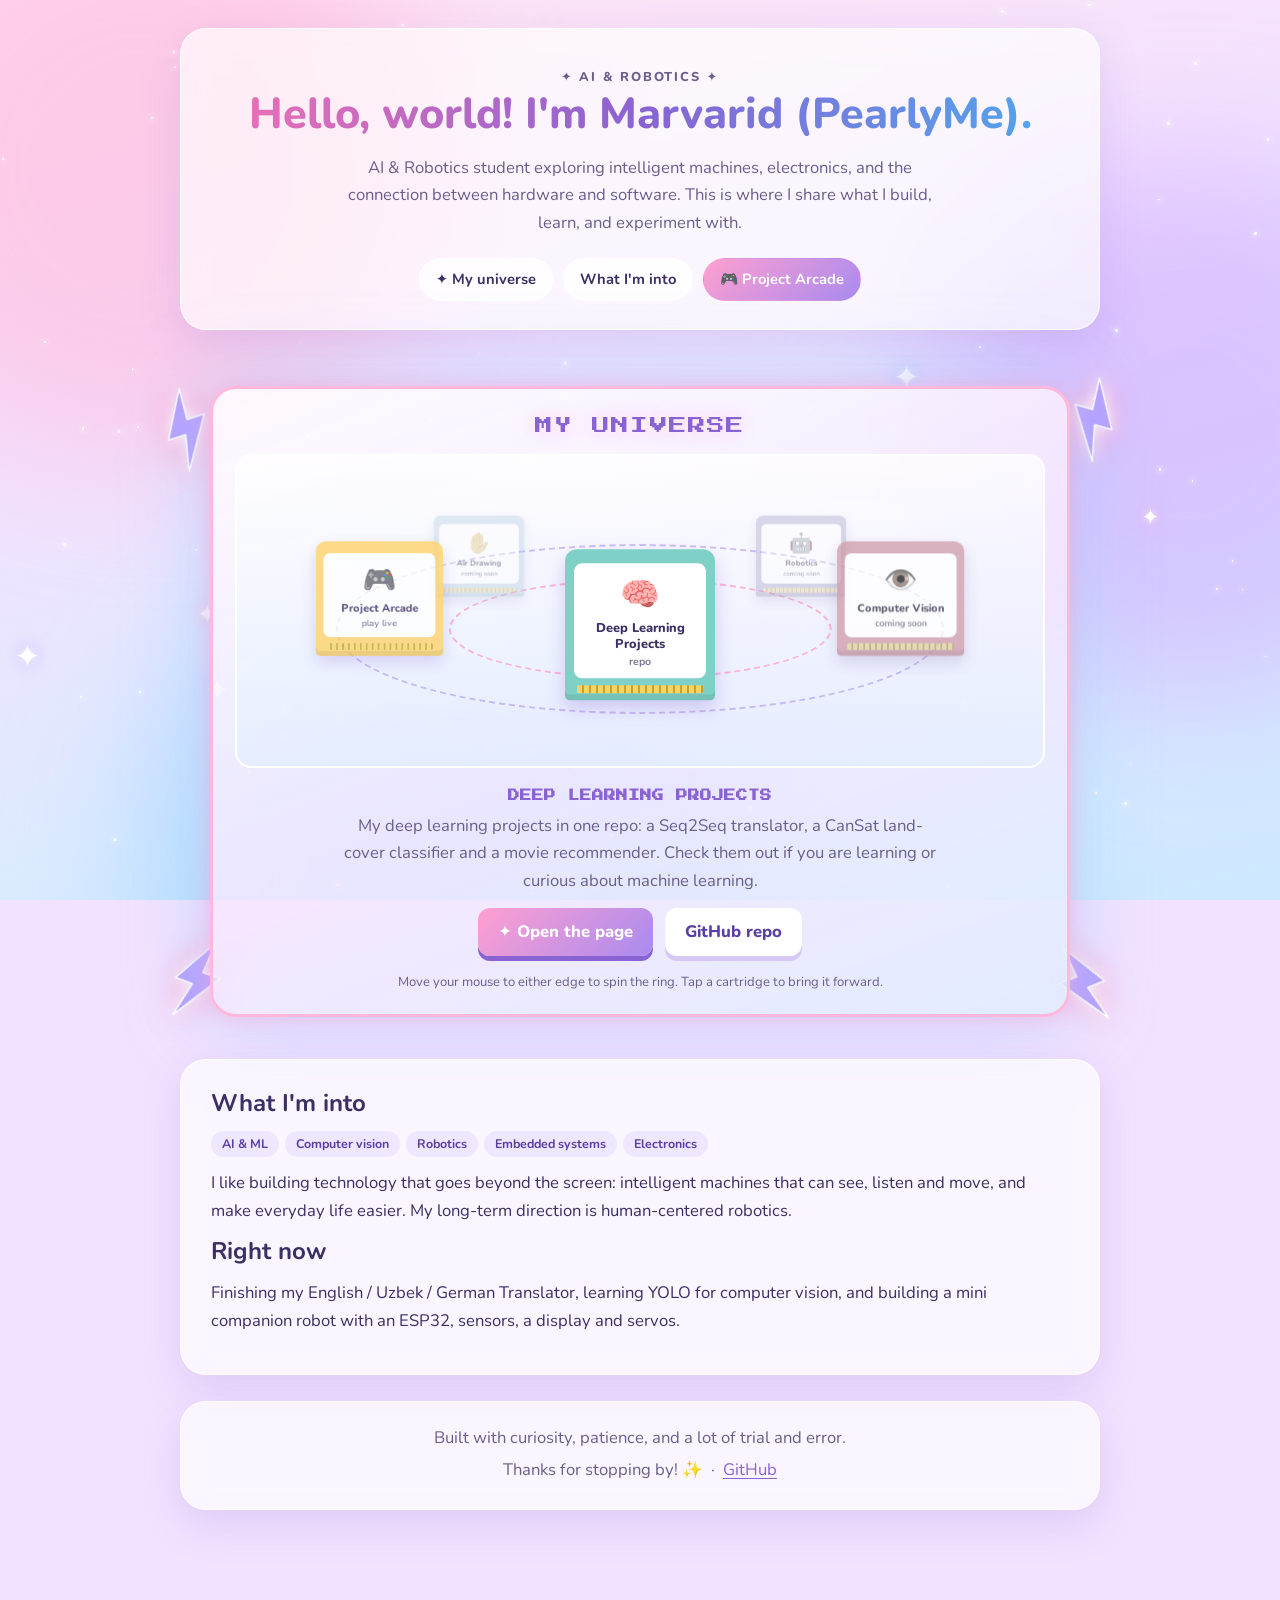
==== commit 2e85ac86: "Update index.html" ====
--- a/index.html
+++ b/index.html
@@ -136,6 +136,26 @@
   .ring.r1 { height:130px; } .ring.r2 { height:76px; }
 }
 @media (prefers-reduced-motion: reduce) { html { scroll-behavior:auto; } .cabinet, .bolt { animation:none !important; } .bolt { opacity:.8; } }
+/* ===== LIGHT PASTEL THEME ===== */
+.cabinet { color: var(--ink); background: linear-gradient(160deg, rgba(255,255,255,.84), rgba(246,232,255,.8) 55%, rgba(222,238,255,.82)); border-color: #ffb8dc;
+  box-shadow: 0 0 26px rgba(255,159,208,.55), 0 0 80px rgba(143,208,255,.5); }
+@keyframes pulse { 50% { box-shadow: 0 0 40px rgba(255,159,208,.85), 0 0 110px rgba(185,160,255,.6); } }
+.marquee { color: #8a63d2; text-shadow: 0 0 12px rgba(255,255,255,.9), 0 0 16px rgba(255,159,208,.7); }
+.screen { background: linear-gradient(180deg, rgba(255,255,255,.72), rgba(226,238,255,.7)); border: 2px solid #fff; }
+.ring { border-color: rgba(169,139,239,.55); }
+.ring.r2 { border-color: rgba(255,143,199,.65); }
+.cart { box-shadow: inset 0 -6px 0 rgba(0,0,0,.08), 0 8px 18px rgba(138,99,210,.3); }
+.edge { color: #8a63d2; text-shadow: 0 0 14px rgba(255,255,255,.95); }
+.edge.l { background: linear-gradient(90deg, rgba(185,160,255,.38), transparent); }
+.edge.r { background: linear-gradient(270deg, rgba(185,160,255,.38), transparent); }
+.info h3 { color: #8a63d2; }
+.info p, .hint { color: var(--muted); }
+.badge { background: rgba(138,99,210,.12); color: #5a3ea6; }
+.btn { color: #fff; background: linear-gradient(135deg, #ff9fd0, #a98bef); box-shadow: 0 5px 0 #8a63d2; }
+.btn:hover { color: #fff; box-shadow: 0 3px 0 #8a63d2; }
+.btn.alt { color: #5a3ea6; background: #fff; box-shadow: 0 5px 0 #d6c8f5; }
+.bolt { filter: drop-shadow(0 0 8px #fff) drop-shadow(0 0 14px #ff9fd0); }
+.bolt path { fill: #b9a0ff; stroke: #fff; }
 </style>
 </head>
 <body>
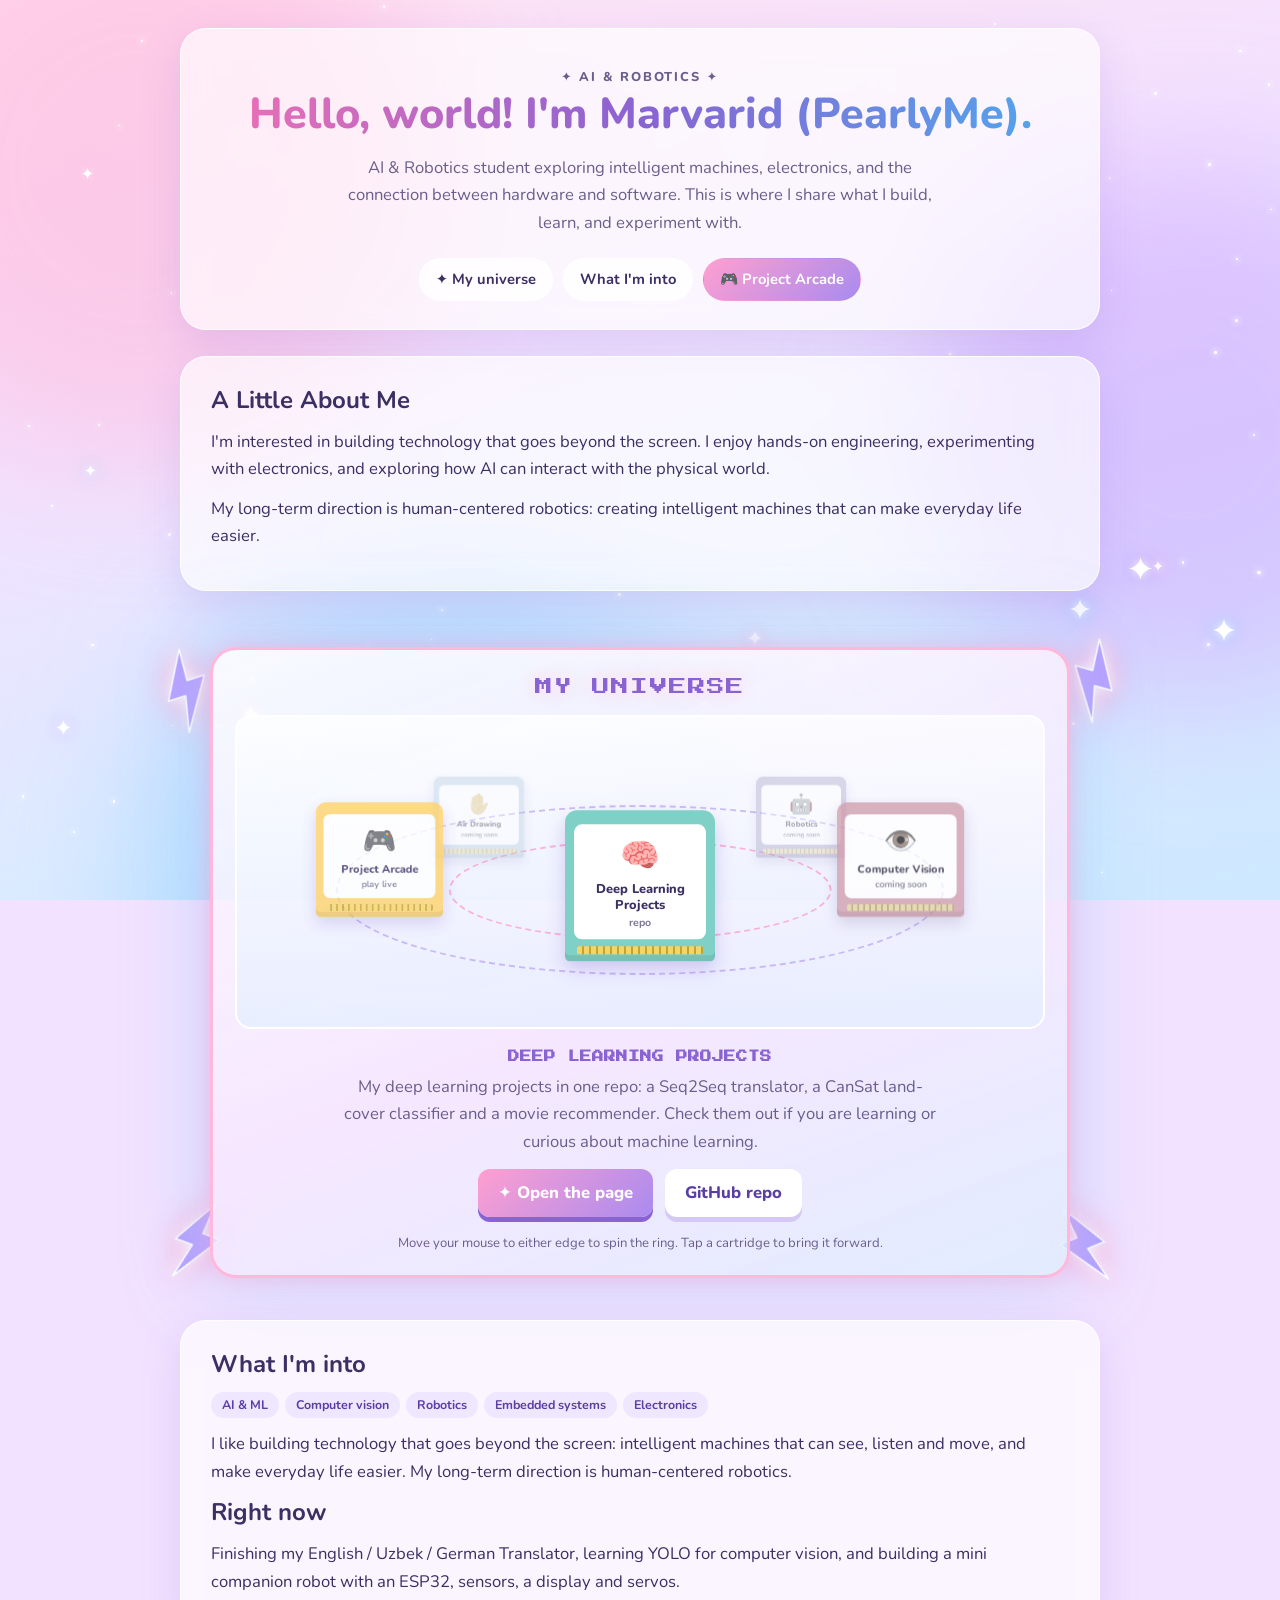
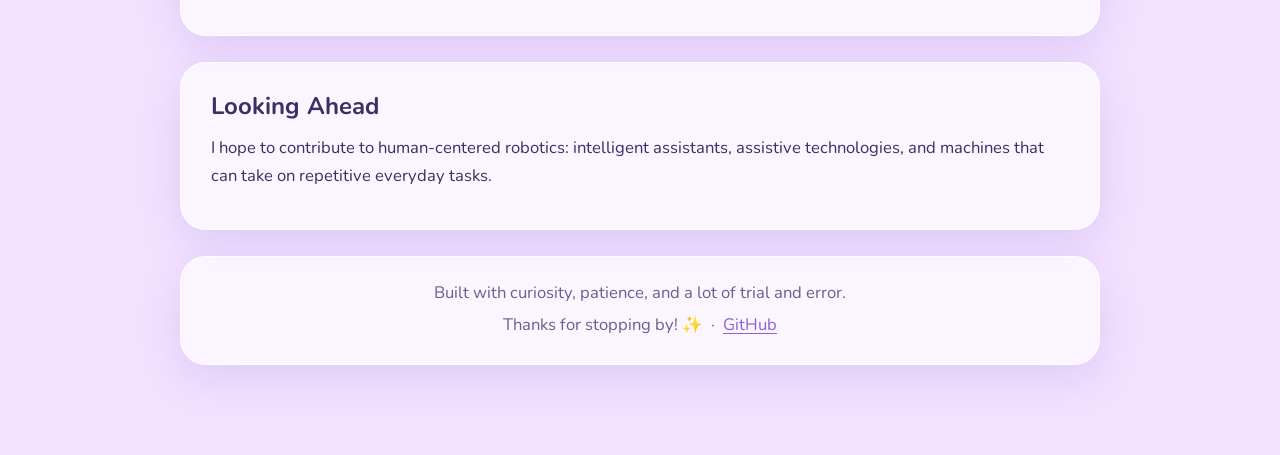
==== commit 5d0ba56f: "Add 'Looking Ahead' section to index.html Added a new section about future aspirations in robotics." ====
--- a/index.html
+++ b/index.html
@@ -171,6 +171,11 @@
       <a class="hot" href="arcade.html">🎮 Project Arcade</a>
     </nav>
   </header>
+    <section class="card" id="about">
+     <h2>A Little About Me</h2>
+     <p>I'm interested in building technology that goes beyond the screen. I enjoy hands-on engineering, experimenting with electronics, and exploring how AI can interact with the physical world.</p>
+     <p>My long-term direction is human-centered robotics: creating intelligent machines that can make everyday life easier.</p>
+    </section>
 
   <section id="universe" class="showcase" aria-label="My universe of projects">
     <svg class="bolt t1" viewBox="0 0 54 86" aria-hidden="true"><path d="M32 2 6 48h18L16 84 48 34H30z"/></svg>
@@ -200,7 +205,10 @@
     <h2>Right now</h2>
     <p>Finishing my English / Uzbek / German Translator, learning YOLO for computer vision, and building a mini companion robot with an ESP32, sensors, a display and servos.</p>
   </section>
-
+     <section class="card" id="ahead">
+    <h2>Looking Ahead</h2>
+    <p>I hope to contribute to human-centered robotics: intelligent assistants, assistive technologies, and machines that can take on repetitive everyday tasks.</p>
+  </section>
   <footer class="hero card">
     <p>Built with curiosity, patience, and a lot of trial and error.</p>
     <p>Thanks for stopping by! ✨ &nbsp;·&nbsp; <a href="https://github.com/PearlM-457" target="_blank" rel="noopener">GitHub</a></p>
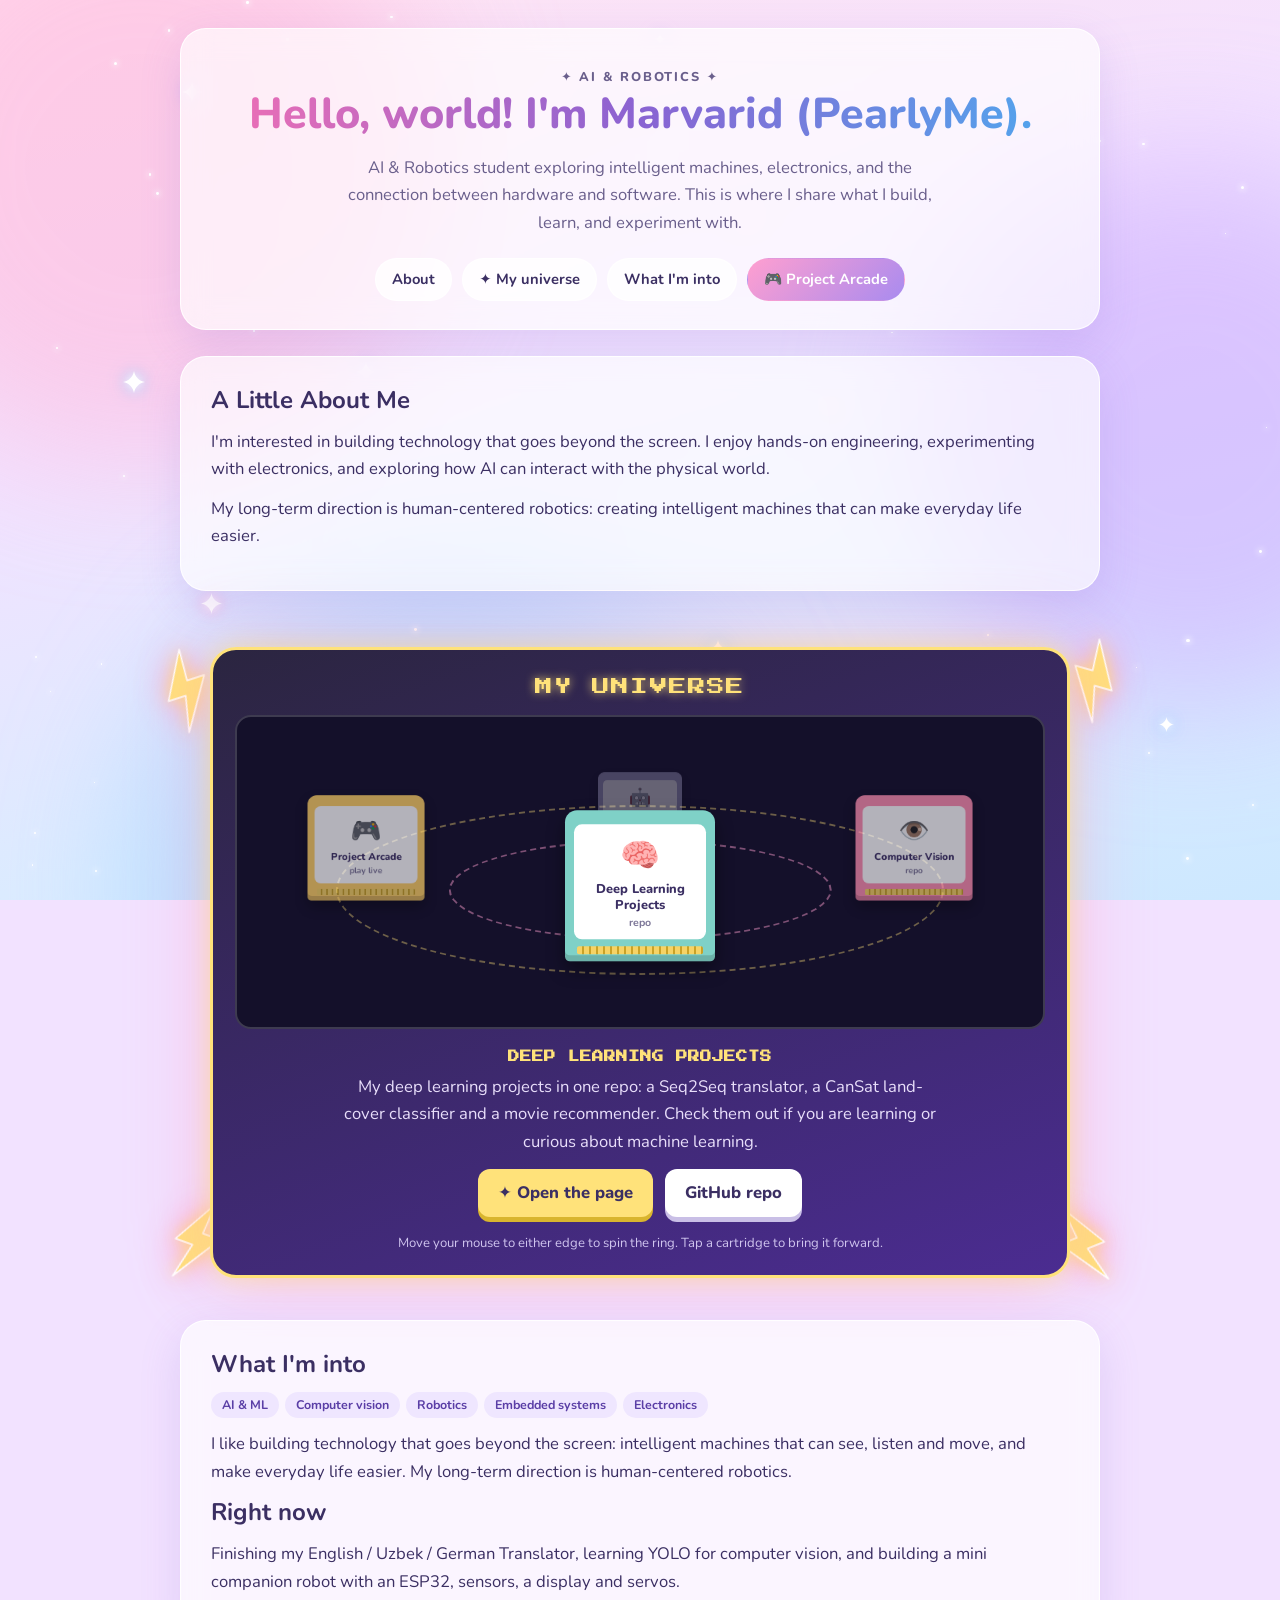
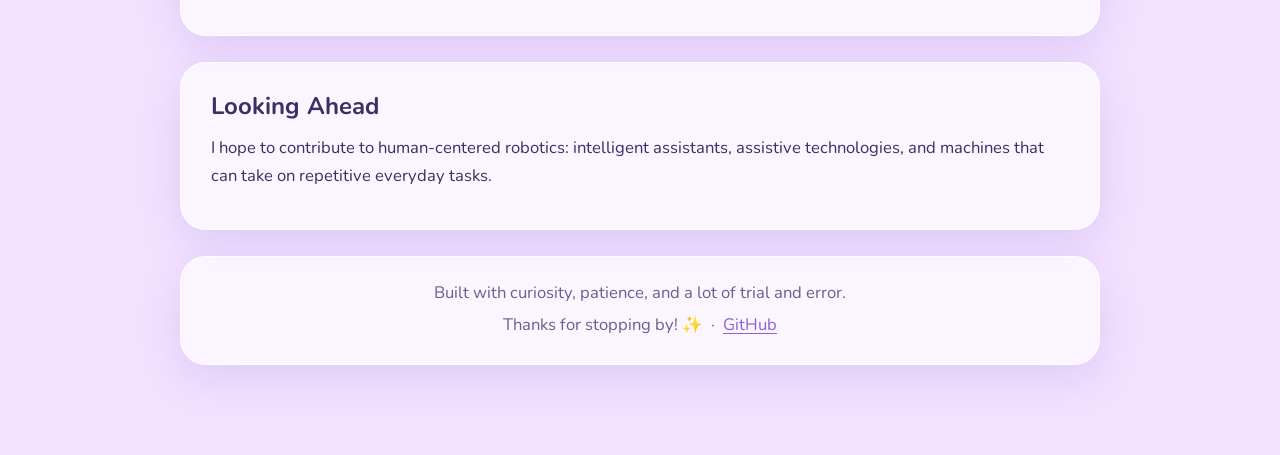
==== commit e4fa7d60: "Add files via upload" ====
--- a/index.html
+++ b/index.html
@@ -136,26 +136,6 @@
   .ring.r1 { height:130px; } .ring.r2 { height:76px; }
 }
 @media (prefers-reduced-motion: reduce) { html { scroll-behavior:auto; } .cabinet, .bolt { animation:none !important; } .bolt { opacity:.8; } }
-/* ===== LIGHT PASTEL THEME ===== */
-.cabinet { color: var(--ink); background: linear-gradient(160deg, rgba(255,255,255,.84), rgba(246,232,255,.8) 55%, rgba(222,238,255,.82)); border-color: #ffb8dc;
-  box-shadow: 0 0 26px rgba(255,159,208,.55), 0 0 80px rgba(143,208,255,.5); }
-@keyframes pulse { 50% { box-shadow: 0 0 40px rgba(255,159,208,.85), 0 0 110px rgba(185,160,255,.6); } }
-.marquee { color: #8a63d2; text-shadow: 0 0 12px rgba(255,255,255,.9), 0 0 16px rgba(255,159,208,.7); }
-.screen { background: linear-gradient(180deg, rgba(255,255,255,.72), rgba(226,238,255,.7)); border: 2px solid #fff; }
-.ring { border-color: rgba(169,139,239,.55); }
-.ring.r2 { border-color: rgba(255,143,199,.65); }
-.cart { box-shadow: inset 0 -6px 0 rgba(0,0,0,.08), 0 8px 18px rgba(138,99,210,.3); }
-.edge { color: #8a63d2; text-shadow: 0 0 14px rgba(255,255,255,.95); }
-.edge.l { background: linear-gradient(90deg, rgba(185,160,255,.38), transparent); }
-.edge.r { background: linear-gradient(270deg, rgba(185,160,255,.38), transparent); }
-.info h3 { color: #8a63d2; }
-.info p, .hint { color: var(--muted); }
-.badge { background: rgba(138,99,210,.12); color: #5a3ea6; }
-.btn { color: #fff; background: linear-gradient(135deg, #ff9fd0, #a98bef); box-shadow: 0 5px 0 #8a63d2; }
-.btn:hover { color: #fff; box-shadow: 0 3px 0 #8a63d2; }
-.btn.alt { color: #5a3ea6; background: #fff; box-shadow: 0 5px 0 #d6c8f5; }
-.bolt { filter: drop-shadow(0 0 8px #fff) drop-shadow(0 0 14px #ff9fd0); }
-.bolt path { fill: #b9a0ff; stroke: #fff; }
 </style>
 </head>
 <body>
@@ -166,16 +146,18 @@
     <h1>Hello, world! I'm Marvarid (PearlyMe).</h1>
     <p>AI &amp; Robotics student exploring intelligent machines, electronics, and the connection between hardware and software. This is where I share what I build, learn, and experiment with.</p>
     <nav class="pills" aria-label="Sections">
+      <a href="#about">About</a>
       <a href="#universe">✦ My universe</a>
       <a href="#now">What I'm into</a>
       <a class="hot" href="arcade.html">🎮 Project Arcade</a>
     </nav>
   </header>
-    <section class="card" id="about">
-     <h2>A Little About Me</h2>
-     <p>I'm interested in building technology that goes beyond the screen. I enjoy hands-on engineering, experimenting with electronics, and exploring how AI can interact with the physical world.</p>
-     <p>My long-term direction is human-centered robotics: creating intelligent machines that can make everyday life easier.</p>
-    </section>
+
+  <section class="card" id="about">
+    <h2>A Little About Me</h2>
+    <p>I'm interested in building technology that goes beyond the screen. I enjoy hands-on engineering, experimenting with electronics, and exploring how AI can interact with the physical world.</p>
+    <p>My long-term direction is human-centered robotics: creating intelligent machines that can make everyday life easier.</p>
+  </section>
 
   <section id="universe" class="showcase" aria-label="My universe of projects">
     <svg class="bolt t1" viewBox="0 0 54 86" aria-hidden="true"><path d="M32 2 6 48h18L16 84 48 34H30z"/></svg>
@@ -205,10 +187,12 @@
     <h2>Right now</h2>
     <p>Finishing my English / Uzbek / German Translator, learning YOLO for computer vision, and building a mini companion robot with an ESP32, sensors, a display and servos.</p>
   </section>
-     <section class="card" id="ahead">
+
+  <section class="card" id="ahead">
     <h2>Looking Ahead</h2>
     <p>I hope to contribute to human-centered robotics: intelligent assistants, assistive technologies, and machines that can take on repetitive everyday tasks.</p>
   </section>
+
   <footer class="hero card">
     <p>Built with curiosity, patience, and a lot of trial and error.</p>
     <p>Thanks for stopping by! ✨ &nbsp;·&nbsp; <a href="https://github.com/PearlM-457" target="_blank" rel="noopener">GitHub</a></p>
@@ -270,12 +254,11 @@
   { emoji:"🧠", name:"Deep Learning Projects", sub:"repo", color:"#7fd1c7",
     desc:"My deep learning projects in one repo: a Seq2Seq translator, a CanSat land-cover classifier and a movie recommender. Check them out if you are learning or curious about machine learning.",
     links:[{ t:"✦ Open the page", href:"https://pearlm-457.github.io/Deep_Learning_Projects/" }, { t:"GitHub repo", href:"https://github.com/PearlM-457/Deep_Learning_Projects", alt:true }] },
-  { emoji:"👁️", name:"Computer Vision", sub:"coming soon", color:"#ff8fb1", soon:true,
-    desc:"Object detection and tracking with YOLO, learned step by step. Starting soon." },
+  { emoji:"👁️", name:"Computer Vision", sub:"repo", color:"#ff8fb1",
+    desc:"Computer vision projects: Air Painter lets you draw in the air with your hand, right in the browser. YOLO object detection is next.",
+    links:[{ t:"▶ Try Air Painter", href:"https://pearlm-457.github.io/Computer_Vision_Projects/01-hand-tracking/web/" }, { t:"Open the page", href:"https://pearlm-457.github.io/Computer_Vision_Projects/", alt:true }, { t:"GitHub repo", href:"https://github.com/PearlM-457/Computer_Vision_Projects", alt:true }] },
   { emoji:"🤖", name:"Robotics", sub:"coming soon", color:"#a9a1f2", soon:true,
     desc:"A mini companion robot with an ESP32, sensors, a display and servos, plus ROS2 experiments." },
-  { emoji:"✋", name:"Air Drawing", sub:"coming soon", color:"#9fd3ff", soon:true,
-    desc:"Draw in the air with your hand, using hand tracking right in the browser." },
 ];
 
 (function () {
